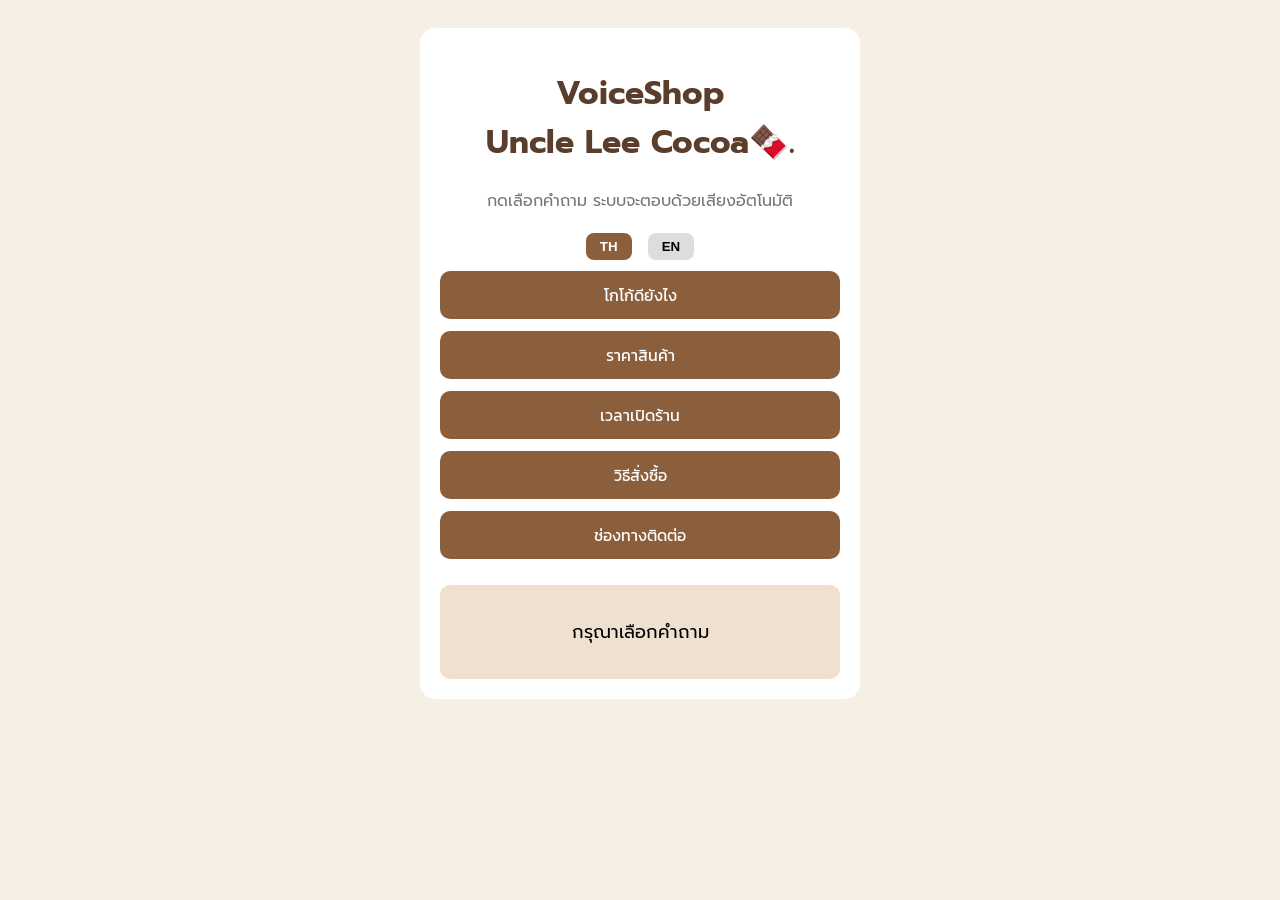
==== index.html @ d82a2c8f "Add files via upload" ====
<!DOCTYPE html>
<html lang="th">
<head>
    <meta charset="UTF-8">
    <title>VoiceShop</title>
    <meta name="viewport" content="width=device-width, initial-scale=1.0">
    <link rel="stylesheet" href="style.css">
    <link href="https://fonts.googleapis.com/css2?family=Kanit:wght@400;500;600&family=Prompt:wght@300;400;500;600&display=swap" rel="stylesheet">


</head>
<body>

<div class="app">
    <h1>VoiceShop<br>Uncle Lee Cocoa🍫.</h1>
    <p class="subtitle" id="subtitle">
    ระบบตอบคำถามอัตโนมัติด้วยเสียง
</p>

    <div class="lang-switch">
    <button id="btn-th" onclick="setLang('th')">TH</button>
    <button id="btn-en" onclick="setLang('en')">EN</button>
</div>

<div class="buttons">
    <button id="q-benefit" onclick="answer('benefit')"></button>
    <button id="q-price" onclick="answer('price')"></button>
    <button id="q-time" onclick="answer('time')"></button>
    <button id="q-order" onclick="answer('order')"></button>
    <button id="q-contact" onclick="answer('contact')"></button>
</div>

<div id="answerBox">
    <p id="answerText">กรุณาเลือกคำถาม</p>
</div>

<p id="voiceWarning" class="warning" style="display:none;">
    ⚠️ อุปกรณ์นี้อาจไม่รองรับเสียงภาษาไทย แสดงเฉพาะข้อความ
</p>

</div>

<script src="script.js"></script>
</body>
</html>
---- style.css ----
body {
    font-family: 'Prompt', sans-serif;
    background-color: #f5efe6;
    display: flex;
    justify-content: center;
    padding: 20px;
}

.app {
    background: #ffffff;
    padding: 20px;
    border-radius: 15px;
    max-width: 400px;
    width: 100%;
    text-align: center;
}

h1 {
    color: #5a3e2b;
}

.subtitle {
    color: #777;
    margin-bottom: 15px;
}

.lang-switch button {
    margin: 5px;
    padding: 6px 14px;
    border-radius: 8px;
    border: none;
    background-color: #ddd;
    cursor: pointer;
    font-weight: bold;
}

.lang-switch button.active {
    background-color: #8b5e3c;
    color: white;
}

.buttons button {
    font-family: 'Kanit', sans-serif;
    width: 100%;
    margin: 6px 0;
    padding: 12px;
    border-radius: 10px;
    border: none;
    background-color: #8b5e3c;
    color: white;
    font-size: 16px;
    cursor: pointer;
}

.buttons button:hover {
    background-color: #6f4528;
}

#answerBox {
    margin-top: 20px;
    padding: 15px;
    border-radius: 10px;
    background-color: #f0e0d0;
    font-size: 18px;
    min-height: 60px;
}

.warning {
    margin-top: 10px;
    color: #a65c2a;
    font-size: 14px;
}
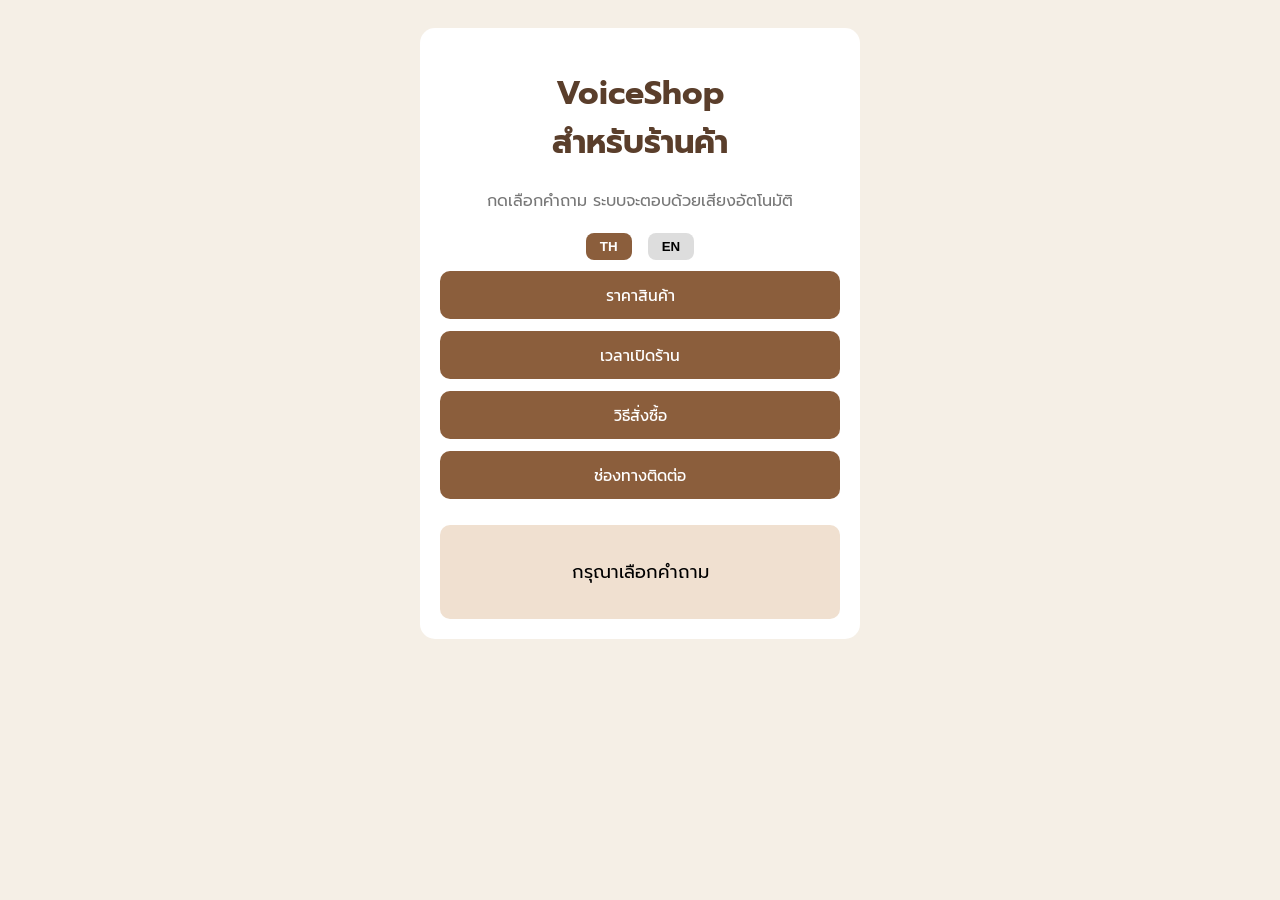
==== commit ca40a4a2: "Add files via upload" ====
--- a/index.html
+++ b/index.html
@@ -12,7 +12,7 @@
 <body>
 
 <div class="app">
-    <h1>VoiceShop<br>Uncle Lee Cocoa🍫.</h1>
+    <h1>VoiceShop<br>สำหรับร้านค้า</h1>
     <p class="subtitle" id="subtitle">
     ระบบตอบคำถามอัตโนมัติด้วยเสียง
 </p>
@@ -23,7 +23,6 @@
 </div>
 
 <div class="buttons">
-    <button id="q-benefit" onclick="answer('benefit')"></button>
     <button id="q-price" onclick="answer('price')"></button>
     <button id="q-time" onclick="answer('time')"></button>
     <button id="q-order" onclick="answer('order')"></button>
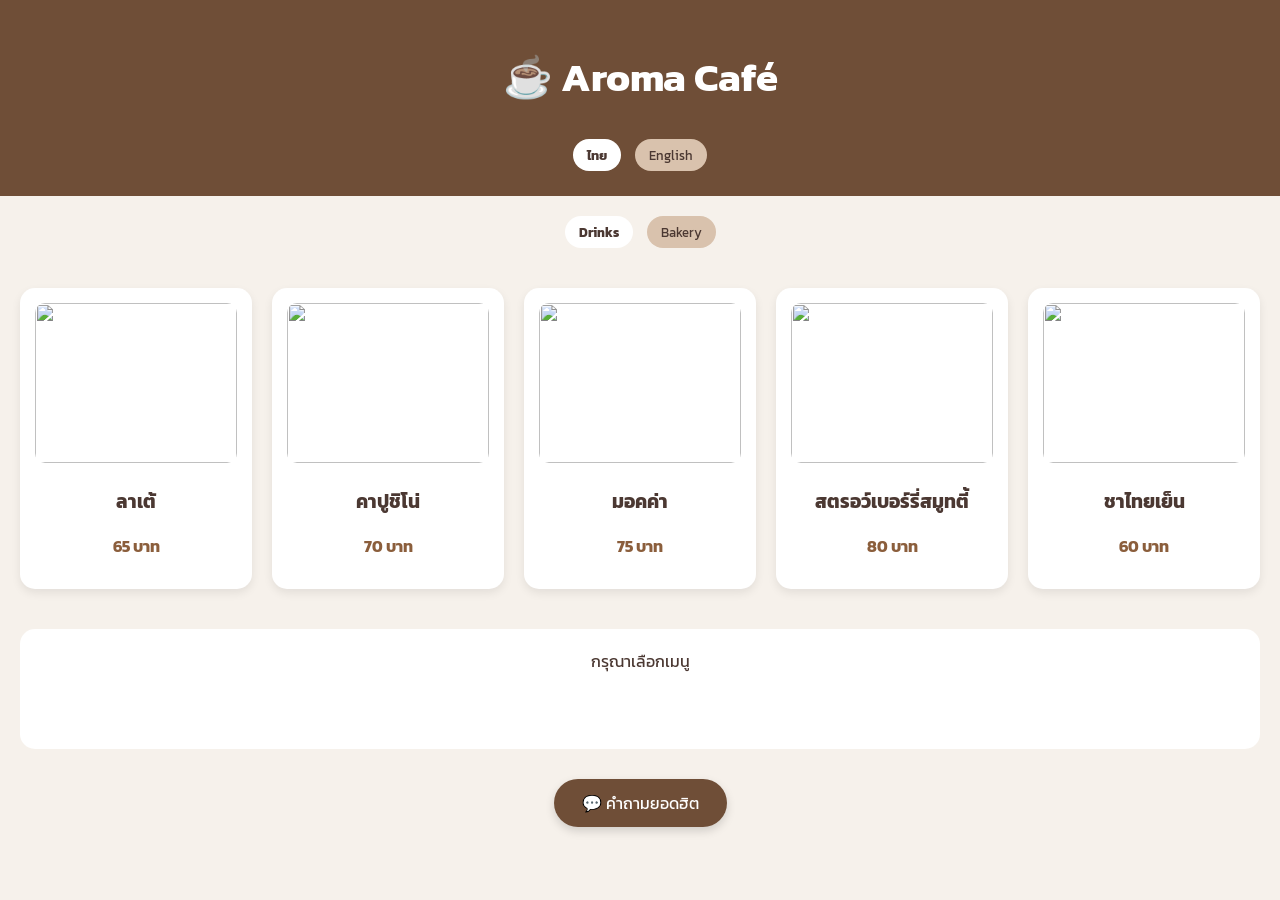
==== commit bed7d409: "Add files via upload" ====
--- a/index.html
+++ b/index.html
@@ -1,44 +1,232 @@
 <!DOCTYPE html>
 <html lang="th">
 <head>
-    <meta charset="UTF-8">
-    <title>VoiceShop</title>
-    <meta name="viewport" content="width=device-width, initial-scale=1.0">
-    <link rel="stylesheet" href="style.css">
-    <link href="https://fonts.googleapis.com/css2?family=Kanit:wght@400;500;600&family=Prompt:wght@300;400;500;600&display=swap" rel="stylesheet">
-
-
+<meta charset="UTF-8">
+<meta name="viewport" content="width=device-width, initial-scale=1.0">
+<title>Aroma Café</title>
+<link href="https://fonts.googleapis.com/css2?family=Kanit:wght@300;400;600&display=swap" rel="stylesheet">
+
+<style>
+body {
+  margin: 0;
+  font-family: 'Kanit', sans-serif;
+  background-color: #f6f1eb;
+  color: #4b3832;
+}
+
+header {
+  background-color: #6f4e37;
+  color: white;
+  padding: 20px;
+  text-align: center;
+}
+
+.lang-btn, .cat-btn {
+  font-family: 'Kanit', sans-serif;
+  padding: 6px 14px;
+  margin: 5px;
+  border: none;
+  border-radius: 20px;
+  cursor: pointer;
+  background-color: #d9c2ad;
+  color: #4b3832;
+}
+
+.active {
+  background-color: white;
+  font-weight: bold;
+}
+
+.category-bar {
+  text-align: center;
+  margin: 15px 0;
+}
+
+.menu-container {
+  display: grid;
+  grid-template-columns: repeat(auto-fit, minmax(200px, 1fr));
+  gap: 20px;
+  padding: 20px;
+}
+
+.menu-item {
+  background: white;
+  border-radius: 15px;
+  padding: 15px;
+  text-align: center;
+  box-shadow: 0 4px 10px rgba(0,0,0,0.08);
+  cursor: pointer;
+  transition: 0.3s;
+}
+
+.menu-item:hover {
+  transform: scale(1.03);
+}
+
+.menu-item img {
+  width: 100%;
+  height: 160px;
+  object-fit: cover;
+  border-radius: 10px;
+}
+
+.price {
+  color: #8b5e3c;
+  font-weight: bold;
+}
+
+.detail-box {
+  background: white;
+  margin: 20px;
+  padding: 20px;
+  border-radius: 15px;
+  min-height: 80px;
+  text-align: center;
+}
+
+.ask-section {
+  text-align: center;
+  margin: 30px 0 50px 0;
+}
+
+.ask-btn {
+  display: inline-block;
+  background-color: #6f4e37;
+  color: white;
+  padding: 12px 28px;
+  border-radius: 30px;
+  text-decoration: none;
+  font-size: 16px;
+  transition: 0.3s;
+  box-shadow: 0 4px 10px rgba(0,0,0,0.15);
+}
+
+.ask-btn:hover {
+  background-color: #8b5e3c;
+  transform: scale(1.05);
+}
+
+h1{
+  font-size: 40px;
+}
+</style>
 </head>
+
 <body>
 
-<div class="app">
-    <h1>VoiceShop<br>สำหรับร้านค้า</h1>
-    <p class="subtitle" id="subtitle">
-    ระบบตอบคำถามอัตโนมัติด้วยเสียง
-</p>
-
-    <div class="lang-switch">
-    <button id="btn-th" onclick="setLang('th')">TH</button>
-    <button id="btn-en" onclick="setLang('en')">EN</button>
+<header>
+  <h1>☕ Aroma Café</h1>
+  <button class="lang-btn active" onclick="setLanguage('th', event)">ไทย</button>
+  <button class="lang-btn" onclick="setLanguage('en', event)">English</button>
+</header>
+
+<div class="category-bar">
+  <button class="cat-btn active" onclick="setCategory('drinks', event)">Drinks</button>
+  <button class="cat-btn" onclick="setCategory('bakery', event)">Bakery</button>
 </div>
 
-<div class="buttons">
-    <button id="q-price" onclick="answer('price')"></button>
-    <button id="q-time" onclick="answer('time')"></button>
-    <button id="q-order" onclick="answer('order')"></button>
-    <button id="q-contact" onclick="answer('contact')"></button>
+<div class="menu-container" id="menu"></div>
+
+<div class="detail-box" id="detail">
+  กรุณาเลือกเมนู
 </div>
 
-<div id="answerBox">
-    <p id="answerText">กรุณาเลือกคำถาม</p>
+<script>
+let currentLang = "th";
+let currentCategory = "drinks";
+
+const menuData = [
+  {category:"drinks", img:"https://doithaicoffee.com/wp-content/uploads/2022/04/cup-of-latte-art.jpg",
+    th:{name:"ลาเต้",price:"65 บาท",desc:"กาแฟผสมนมสด หอมละมุน"},
+    en:{name:"Latte",price:"65 THB",desc:"Smooth coffee with milk."}},
+
+  {category:"drinks", img:"https://www.nespresso.com/ecom/medias/sys_master/public/45936680796190/shutterstock-1074209732-1024x683.jpg",
+  th: { name: "คาปูชิโน่", price: "70 บาท", desc: "กาแฟเข้มข้น พร้อมฟองนมนุ่มละมุน" },
+    en: { name: "Cappuccino", price: "70 THB", desc: "Strong coffee topped with creamy milk foam." }},
+      
+  {category:"drinks", img:"https://media.istockphoto.com/id/1371303553/photo/coffee-and-chocolate-cocktail-with-whipped-cream.jpg?s=612x612&w=0&k=20&c=O3ZIVpWd6ADADg0ELcjkqD1qkWPJsvKE4AU_yoLdm5Y=",
+    th:{name:"มอคค่า",price:"75 บาท",desc:"กาแฟผสมช็อกโกแลตเข้มข้น"},
+    en:{name:"Mocha",price:"75 THB",desc:"Espresso with rich chocolate."}},
+    
+  {category:"drinks", img:"https://images.unsplash.com/photo-1553530666-ba11a7da3888",
+    th:{name:"สตรอว์เบอร์รี่สมูทตี้",price:"80 บาท",desc:"สมูทตี้ผลไม้สด สดชื่น"},
+    en:{name:"Strawberry Smoothie",price:"80 THB",desc:"Fresh strawberry smoothie."}},
+
+  {category:"drinks", img:"https://image.makewebeasy.net/makeweb/m_1920x0/W7OuxZEpB/DefaultData/%E0%B8%8A%E0%B8%B2%E0%B9%81%E0%B8%A5%E0%B8%B0%E0%B8%A7%E0%B8%B1%E0%B8%95%E0%B8%96%E0%B8%B8%E0%B8%94%E0%B8%B4%E0%B8%9A_09.jpg?v=202405291424",
+    th: { name: "ชาไทยเย็น", price: "60 บาท", desc: "ชาไทยหอมหวาน เสิร์ฟเย็นสดชื่น" },
+  en: { name: "Thai Iced Tea", price: "60 THB", desc: "Sweet and creamy Thai tea served over ice." }},
+
+  
+
+  {category:"bakery", img:"https://media.istockphoto.com/id/1456338180/th/%E0%B8%A3%E0%B8%B9%E0%B8%9B%E0%B8%96%E0%B9%88%E0%B8%B2%E0%B8%A2/%E0%B8%AD%E0%B8%B2%E0%B8%AB%E0%B8%B2%E0%B8%A3%E0%B9%80%E0%B8%8A%E0%B9%89%E0%B8%B2%E0%B8%AB%E0%B8%A7%E0%B8%B2%E0%B8%99%E0%B8%8A%E0%B8%B2%E0%B9%81%E0%B8%A5%E0%B8%B0%E0%B8%8A%E0%B8%B5%E0%B8%AA%E0%B9%80%E0%B8%84%E0%B9%89%E0%B8%81%E0%B9%81%E0%B8%AA%E0%B8%99%E0%B8%AD%E0%B8%A3%E0%B9%88%E0%B8%AD%E0%B8%A2%E0%B8%81%E0%B8%B1%E0%B8%9A%E0%B8%AA%E0%B8%95%E0%B8%A3%E0%B8%AD%E0%B9%80%E0%B8%9A%E0%B8%AD%E0%B8%A3%E0%B9%8C%E0%B8%A3%E0%B8%B5%E0%B9%88%E0%B8%AA%E0%B8%94%E0%B9%81%E0%B8%A5%E0%B8%B0%E0%B8%AA%E0%B8%B0%E0%B8%A3%E0%B8%B0%E0%B9%81%E0%B8%AB%E0%B8%99%E0%B9%88%E0%B8%AA%E0%B8%B9%E0%B8%95%E0%B8%A3%E0%B9%82%E0%B8%AE%E0%B8%A1%E0%B9%80%E0%B8%A1%E0%B8%94%E0%B9%82%E0%B8%94%E0%B8%A2%E0%B9%84%E0%B8%A1%E0%B9%88%E0%B8%95%E0%B9%89%E0%B8%AD%E0%B8%87%E0%B8%AD%E0%B8%9A%E0%B8%9A%E0%B8%99.jpg?s=612x612&w=0&k=20&c=u4xUObKCLg0p1zbmPcMCOPVqZsFhPaqyYpS2yPi89Kc=",
+    th:{name:"ชีสเค้ก",price:"85 บาท",desc:"ชีสเค้กเนื้อนุ่ม หวานกำลังดี"},
+    en:{name:"Cheesecake",price:"85 THB",desc:"Soft and creamy cheesecake."}},
+    
+  {category:"bakery", img:"https://assets.flowerstore.ph/public/tenantTH/app/assets/images/meta/300_cyDKZ1gFHSU03mmljvV5VQGMc.webp",
+    th:{name:"เค้กช็อกโกแลต",price:"90 บาท",desc:"เค้กช็อกโกแลตเข้มข้น"},
+    en:{name:"Chocolate Cake",price:"90 THB",desc:"Rich chocolate cake."}},
+    
+  {category:"bakery", img:"https://th-images.th-hellomagazine.com/wp-content/uploads/2023/02/17124934/%E0%B8%AE%E0%B8%B1%E0%B8%99%E0%B8%99%E0%B8%B5%E0%B9%82%E0%B8%97%E0%B8%AA%E0%B8%95%E0%B9%8C_f.jpg?tr=w-1200,h-900",
+    th:{name:"ฮันนี่โทสต์",price:"120 บาท",desc:"ขนมปังอบกรอบ เสิร์ฟพร้อมไอศกรีม"},
+    en:{name:"Honey Toast",price:"120 THB",desc:"Toasted bread with ice cream."}},
+
+  {category:"bakery", img: "https://png.pngtree.com/background/20230616/original/pngtree-brownies-a-classic-chocolate-dessert-picture-image_3623891.jpg",
+    th: { name: "บราวนี่", price: "50 บาท", desc: "บราวนี่เข้มข้น หอมช็อกโกแลตแท้" },
+    en: { name: "Brownie", price: "50 THB", desc: "Rich chocolate brownie with intense flavor." }},
+
+  {category:"bakery", img: "https://www.silpa-mag.com/wp-content/uploads/2024/07/bread-1284438_1280.jpg",
+  th: { name: "ครัวซองต์", price: "55 บาท", desc: "ครัวซองต์อบใหม่ กรอบนอกนุ่มใน" },
+  en: { name: "Croissant", price: "55 THB", desc: "Freshly baked croissant, crispy outside and soft inside." }}
+];
+
+function renderMenu() {
+  const menu = document.getElementById("menu");
+  menu.innerHTML = "";
+
+  menuData.filter(item => item.category === currentCategory)
+  .forEach(item => {
+    const data = item[currentLang];
+    menu.innerHTML += `
+      <div class="menu-item" onclick="showDetail('${data.name}','${data.price}','${data.desc}')">
+        <img src="${item.img}">
+        <h3>${data.name}</h3>
+        <p class="price">${data.price}</p>
+      </div>
+    `;
+  });
+}
+
+function showDetail(name, price, desc) {
+  document.getElementById("detail").innerHTML =
+    `<h2>${name}</h2><p><strong>${price}</strong></p><p>${desc}</p>`;
+  
+  const speech = new SpeechSynthesisUtterance(`${name} ${price}. ${desc}`);
+  speech.lang = currentLang === "th" ? "th-TH" : "en-US";
+  window.speechSynthesis.cancel();
+  window.speechSynthesis.speak(speech);
+}
+
+function setLanguage(lang, event) {
+  currentLang = lang;
+  document.querySelectorAll(".lang-btn").forEach(btn => btn.classList.remove("active"));
+  event.target.classList.add("active");
+  renderMenu();
+}
+
+function setCategory(cat, event) {
+  currentCategory = cat;
+  document.querySelectorAll(".cat-btn").forEach(btn => btn.classList.remove("active"));
+  event.target.classList.add("active");
+  renderMenu();
+}
+
+renderMenu();
+</script>
+
+<div class="ask-section">
+  <a href="ask.html" class="ask-btn">💬 คำถามยอดฮิต
+</a>
 </div>
 
-<p id="voiceWarning" class="warning" style="display:none;">
-    ⚠️ อุปกรณ์นี้อาจไม่รองรับเสียงภาษาไทย แสดงเฉพาะข้อความ
-</p>
-
-</div>
-
-<script src="script.js"></script>
 </body>
 </html>
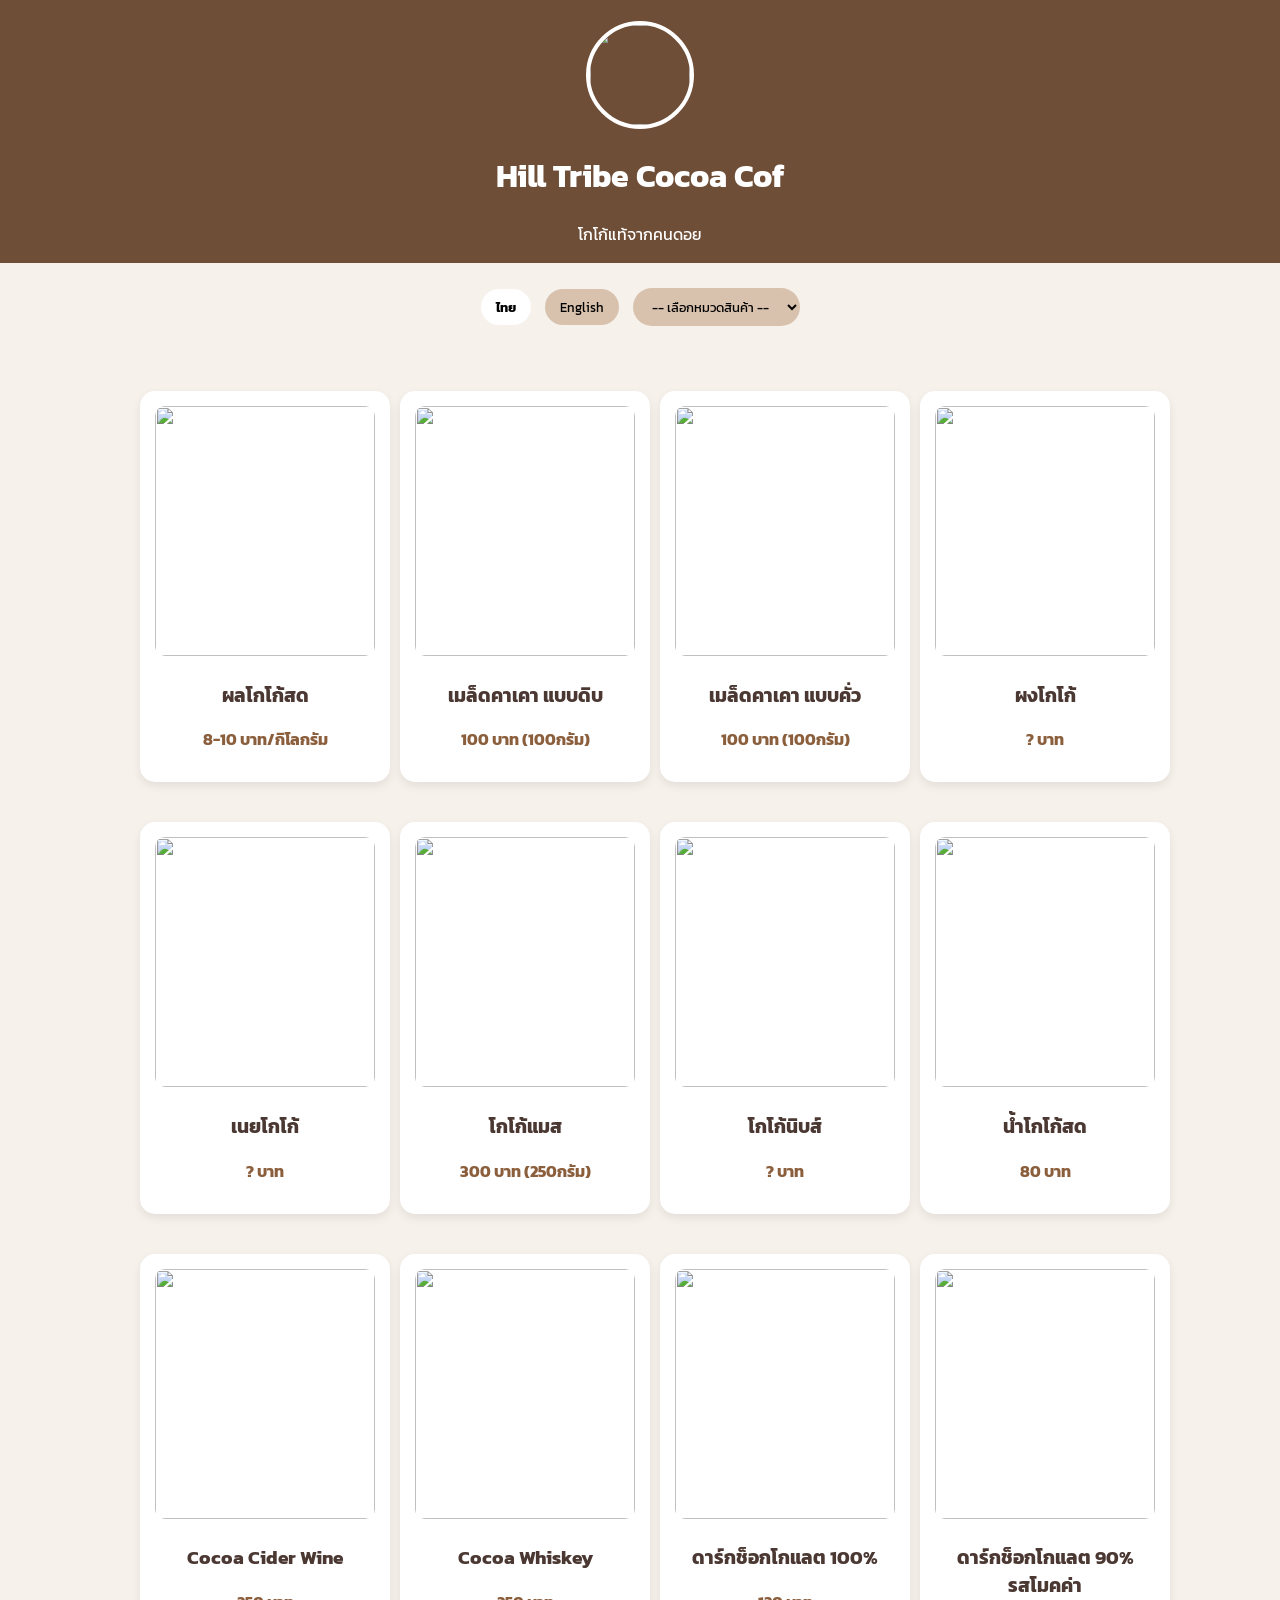
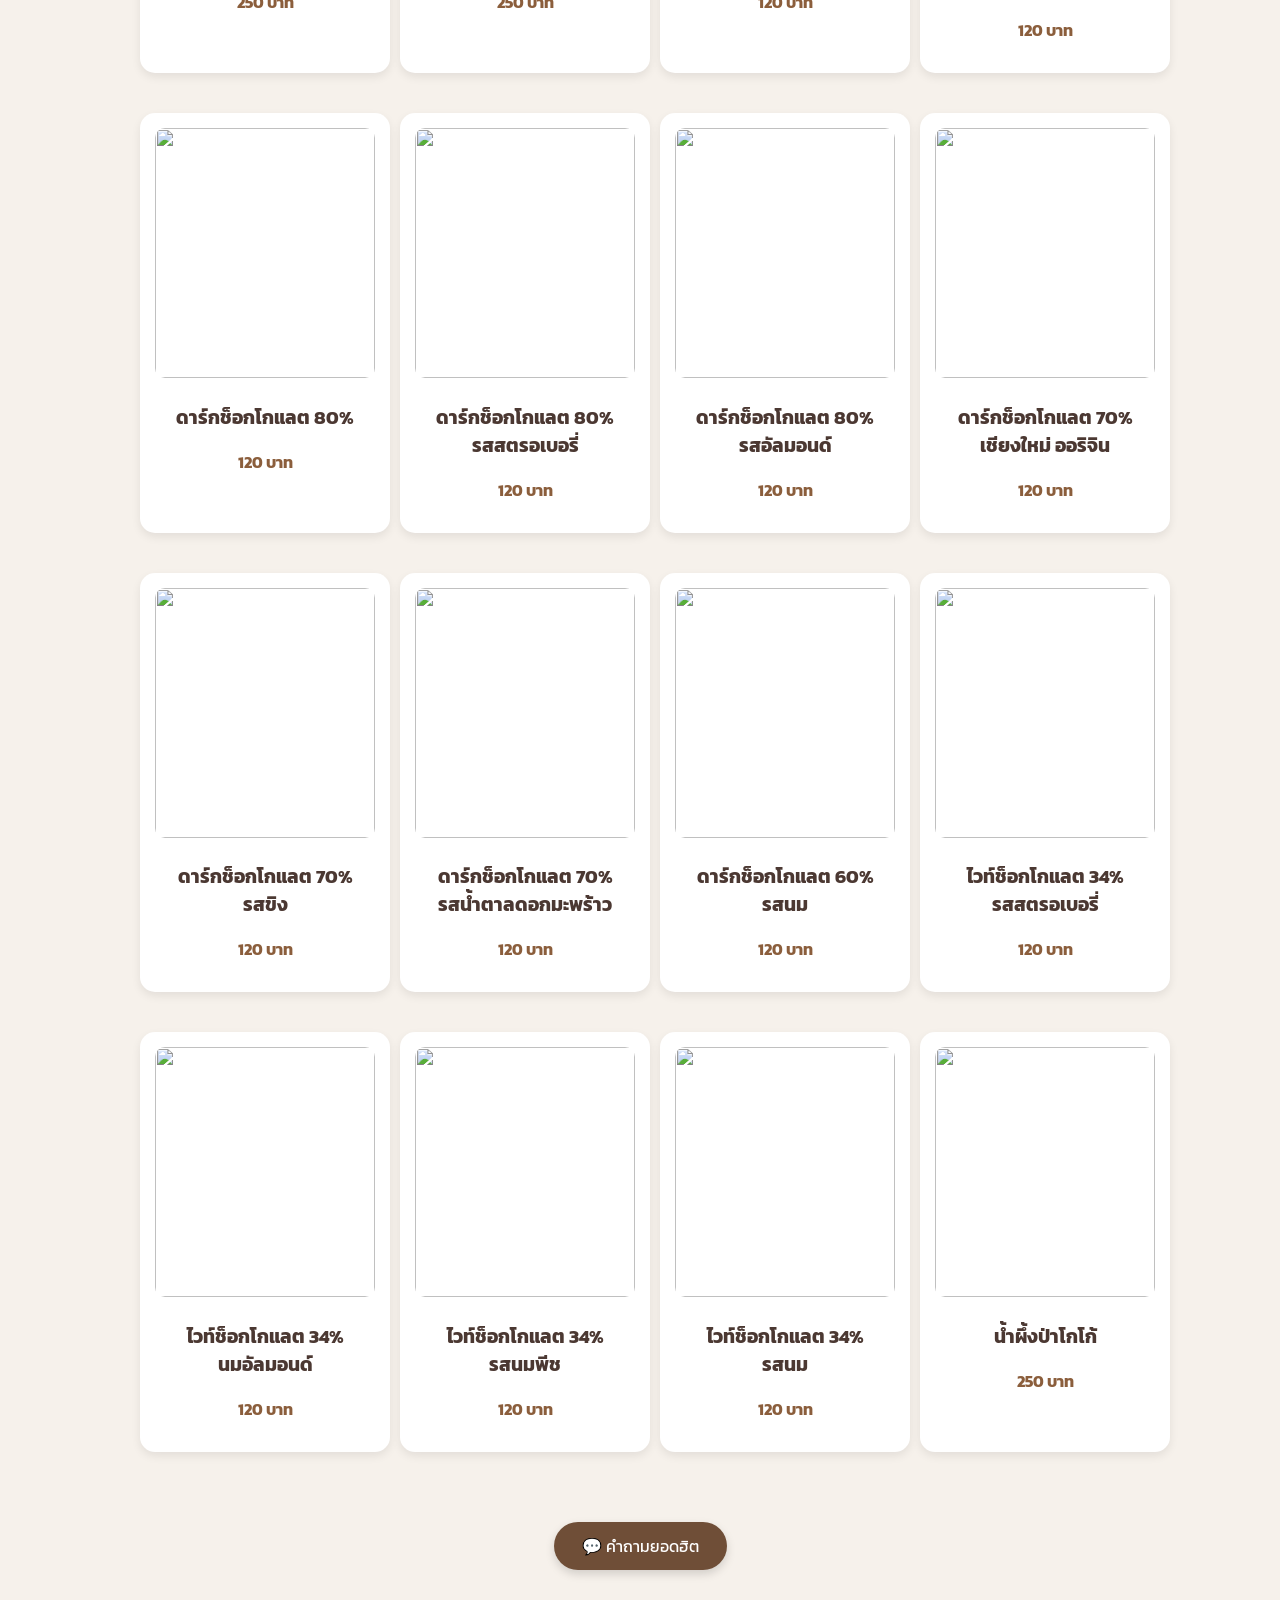
==== commit a8c95224: "Add files via upload" ====
--- a/index.html
+++ b/index.html
@@ -3,85 +3,144 @@
 <head>
 <meta charset="UTF-8">
 <meta name="viewport" content="width=device-width, initial-scale=1.0">
-<title>Aroma Café</title>
+<title>Hill Tribe Cocoa Cof</title>
 <link href="https://fonts.googleapis.com/css2?family=Kanit:wght@300;400;600&display=swap" rel="stylesheet">
 
+
 <style>
-body {
-  margin: 0;
-  font-family: 'Kanit', sans-serif;
-  background-color: #f6f1eb;
-  color: #4b3832;
-}
-
-header {
-  background-color: #6f4e37;
-  color: white;
-  padding: 20px;
-  text-align: center;
-}
-
-.lang-btn, .cat-btn {
-  font-family: 'Kanit', sans-serif;
-  padding: 6px 14px;
-  margin: 5px;
-  border: none;
-  border-radius: 20px;
-  cursor: pointer;
-  background-color: #d9c2ad;
-  color: #4b3832;
-}
-
-.active {
-  background-color: white;
-  font-weight: bold;
-}
-
-.category-bar {
-  text-align: center;
-  margin: 15px 0;
-}
-
-.menu-container {
-  display: grid;
-  grid-template-columns: repeat(auto-fit, minmax(200px, 1fr));
-  gap: 20px;
-  padding: 20px;
-}
-
-.menu-item {
-  background: white;
-  border-radius: 15px;
-  padding: 15px;
-  text-align: center;
-  box-shadow: 0 4px 10px rgba(0,0,0,0.08);
-  cursor: pointer;
-  transition: 0.3s;
-}
-
-.menu-item:hover {
-  transform: scale(1.03);
-}
-
-.menu-item img {
-  width: 100%;
-  height: 160px;
-  object-fit: cover;
-  border-radius: 10px;
-}
-
-.price {
-  color: #8b5e3c;
-  font-weight: bold;
-}
-
-.detail-box {
-  background: white;
-  margin: 20px;
-  padding: 20px;
-  border-radius: 15px;
-  min-height: 80px;
-  text-align: center;
+body{
+margin:0;
+font-family:'Kanit',sans-serif;
+background:#f6f1eb;
+color:#4b3832;
+}
+
+header{
+background:#6f4e37;
+color:white;
+text-align:center;
+padding:1px;
+}
+
+.logo{
+width:100px;
+height:100px;
+object-fit:cover;
+border-radius:50%;
+border:4px solid white;
+margin-top:20px;
+margin-bottom:1px;
+}
+
+.top-bar{
+text-align:center;
+margin:20px 0;
+}
+
+select,button{
+padding:8px 15px;
+border-radius:20px;
+border:none;
+margin:5px;
+font-family:'Kanit',sans-serif;
+background:#d9c2ad;
+cursor:pointer;
+}
+
+.active{
+background:white;
+font-weight:bold;
+}
+
+/* ⭐ แก้ layout ใหม่ให้สวยและกลางเสมอ */
+.menu-container{
+display:grid;
+grid-template-columns:repeat(auto-fit,220px);
+justify-content:center;
+gap:40px;
+padding:40px;
+}
+
+.menu-item{
+width:220px;
+background:white;
+border-radius:15px;
+padding:15px;
+text-align:center;
+box-shadow:0 4px 10px rgba(0,0,0,0.08);
+transition:0.3s;
+}
+
+.menu-item:hover{
+transform:scale(1.05);
+}
+
+.menu-item img{
+width:100%;
+height:250px;
+object-fit:cover;
+border-radius:10px;
+}
+
+.price{
+color:#8b5e3c;
+font-weight:bold;
+}
+
+.detail-box{
+background:white;
+margin:20px auto;
+padding:25px;
+border-radius:15px;
+text-align:center;
+max-width:600px;
+box-shadow:0 4px 10px rgba(0,0,0,0.08);
+}
+
+.speak-btn{
+background:#8b5e3c;
+color:white;
+margin-top:10px;
+}
+
+.detail-box h3{
+color:#8b5e3c;
+margin-bottom:5px;
+}
+
+/* ⭐ Modal Popup */
+.modal{
+display:none;
+position:fixed;
+z-index:1000;
+left:0;
+top:0;
+width:100%;
+height:100%;
+background:rgba(0,0,0,0.5);
+justify-content:center;
+align-items:center;
+}
+
+.modal-content{
+background:white;
+width:90%;
+max-width:600px;
+padding:30px;
+border-radius:15px;
+box-shadow:0 10px 25px rgba(0,0,0,0.2);
+max-height:80vh;
+overflow-y:auto;
+position:relative;
+}
+
+.close-btn{
+position:absolute;
+top:10px;
+right:15px;
+font-size:20px;
+cursor:pointer;
+color:#8b5e3c;
 }
 
 .ask-section {
@@ -105,128 +164,289 @@
   background-color: #8b5e3c;
   transform: scale(1.05);
 }
-
-h1{
-  font-size: 40px;
-}
 </style>
 </head>
 
 <body>
 
 <header>
-  <h1>☕ Aroma Café</h1>
-  <button class="lang-btn active" onclick="setLanguage('th', event)">ไทย</button>
-  <button class="lang-btn" onclick="setLanguage('en', event)">English</button>
+<img src="cocoa_doi_logo.jpg" class="logo">
+<h1>Hill Tribe Cocoa Cof</h1>
+<p id="tagline">โกโก้แท้จากคนดอย</p>
 </header>
 
-<div class="category-bar">
-  <button class="cat-btn active" onclick="setCategory('drinks', event)">Drinks</button>
-  <button class="cat-btn" onclick="setCategory('bakery', event)">Bakery</button>
+<div class="top-bar">
+<button class="active" onclick="setLanguage('th',event)">ไทย</button>
+<button onclick="setLanguage('en',event)">English</button>
+
+<select id="productSelect" onchange="setFilter(this.value)">
+</select>
 </div>
 
 <div class="menu-container" id="menu"></div>
 
-<div class="detail-box" id="detail">
-  กรุณาเลือกเมนู
+
+
+<script>
+let currentLang="th";
+let currentFilter="all";
+let currentSpeechText="";
+
+const menuData=[
+
+{filter:"raw",img:"cacao_pod.jpg",
+th:{name:"ผลโกโก้สด",price:"8-10 บาท/กิโลกรัม",desc:"ผลสดจากสวนบนดอย"},
+en:{name:"Fresh Cacao Pod",price:"8-10 Baht/Kilogram",desc:"Fresh cacao pod from mountain farm."}},
+
+{filter:"raw",img:"cacao_beans_raw.jpg",
+th:{name:"เมล็ดคาเคา แบบดิบ",price:"100 บาท (100กรัม)",desc:"เมล็ดโกโก้จากสวนบนดอย"},
+en:{name:"Cacao Beans",price:"100 Baht (100 gram)",desc:"Raw cacao beans from mountain farm."}},
+
+{filter:"raw",img:"cacao_beans_roasted.jpg",
+th:{name:"เมล็ดคาเคา แบบคั่ว",price:"100 บาท (100กรัม)",desc:"เมล็ดโกโก้คั่วจากสวนบนดอย"},
+en:{name:"Cacao Beans",price:"100 Baht (100 gram)",desc:"Roasted cacao beans from mountain farm."}},
+
+{filter:"raw",img:"cacao_powder.jpg",
+th:{name:"ผงโกโก้",price:"? บาท",desc:""},
+en:{name:"Cacao Powder",price:"? Baht",desc:""}},
+
+{filter:"raw",img:"cocoa_butter.jpg",
+th:{name:"เนยโกโก้",price:"? บาท",desc:""},
+en:{name:"Cocoa Butter",price:"? Baht",desc:""}},
+
+{filter:"raw",img:"cacao_mass.jpg",
+th:{name:"โกโก้แมส",price:"300 บาท (250กรัม)",desc:""},
+en:{name:"Cacao Mass",price:"300 Baht (250 gram)",desc:""}},
+
+{filter:"nibs",img:"cocoa_nibs.jpg",
+th:{name:"โกโก้นิบส์",price:"? บาท",desc:""},
+en:{name:"Cacao Nibs",price:"? Baht",desc:""}},
+
+{filter:"drink",img:"cocoa_water.jpg",
+th:{name:"น้ำโกโก้สด",price:"80 บาท",desc:"เครื่องดื่มจากเยื่อโกโก้",how:"แช่เย็นก่อนดื่ม เขย่าก่อนเปิด",
+benefit:"สดชื่น มีวิตามินธรรมชาติ"},
+en:{name:"Fresh Cocoa Drink",price:"80 Baht",desc:"Refreshing cacao pulp drink.",how:"Shake well and serve chilled",
+benefit:"Naturally refreshing and rich in vitamins"}},
+
+{filter:"alcohol",img:"cocoa_wine.jpg",
+th:{name:"Cocoa Cider Wine",price:"250 บาท",desc:"ไวน์หมักจากเยื่อโกโก้"},
+en:{name:"Cocoa Cider Wine",price:"250 Baht",desc:"Fermented cacao pulp wine."}},
+
+{filter:"alcohol",img:"cocoa_whiskey.jpg",
+th:{name:"Cocoa Whiskey",price:"250 บาท",desc:""},
+en:{name:"Cocoa Whiskey",price:"250 Baht",desc:""}},
+
+{filter:"dark",img:"dark100.jpg",
+th:{name:"ดาร์กช็อกโกแลต 100%",price:"120 บาท",desc:""},
+en:{name:"Dark Chocolate 100%",price:"120 Baht",desc:""}},
+
+{filter:"dark",img:"dark90.jpg",
+th:{name:"ดาร์กช็อกโกแลต 90% <br>รสโมคค่า</br>",price:"120 บาท",desc:""},
+en:{name:"Dark Chocolate 90% Mocha Flavor",price:"120 Baht",desc:""}},
+
+{filter:"dark",img:"dark80.jpg",
+th:{name:"ดาร์กช็อกโกแลต 80%",price:"120 บาท",desc:""},
+en:{name:"Dark Chocolate 80%",price:"120 Baht",desc:""}},
+
+{filter:"dark",img:"dark_str80.jpg",
+th:{name:"ดาร์กช็อกโกแลต 80% <br>รสสตรอเบอรี่</br>",price:"120 บาท",desc:""},
+en:{name:"Dark Chocolate 80% Strawberry Flavor",price:"120 Baht",desc:""}},
+
+{filter:"dark",img:"dark_alm80.jpg",
+th:{name:"ดาร์กช็อกโกแลต 80% <br>รสอัลมอนด์</br>",price:"120 บาท",desc:""},
+en:{name:"Dark Chocolate 80% Almond Flavor",price:"120 Baht",desc:""}},
+
+{filter:"dark",img:"dark_.jpg",
+th:{name:"ดาร์กช็อกโกแลต 70% <br>เชียงใหม่ ออริจิน</br>",price:"120 บาท",desc:""},
+en:{name:"Dark Chocolate 70% Chiang Mai Origin",price:"120 Baht",desc:""}},
+
+{filter:"dark",img:"dark_gin70.jpg",
+th:{name:"ดาร์กช็อกโกแลต 70% <br>รสขิง</br>",price:"120 บาท",desc:""},
+en:{name:"Dark Chocolate 70% Ginger Flavor",price:"120 Baht",desc:""}},
+
+{filter:"dark",img:"dark_.jpg",
+th:{name:"ดาร์กช็อกโกแลต 70% <br>รสน้ำตาลดอกมะพร้าว</br>",price:"120 บาท",desc:""},
+en:{name:"Dark Chocolate 70% Coconut Blossom Sugar Flavor",price:"120 Baht",desc:""}},
+
+{filter:"dark",img:"dark_.jpg",
+th:{name:"ดาร์กช็อกโกแลต 60% <br>รสนม</br>",price:"120 บาท",desc:""},
+en:{name:"Dark Chocolate 60% Milk Flavor",price:"120 Baht",desc:""}},
+
+{filter:"white",img:"white_.jpg",
+th:{name:"ไวท์ช็อกโกแลต 34% <br>รสสตรอเบอรี่</br>",price:"120 บาท",desc:""},
+en:{name:"White Chocolate 34% Strawberry Flavor",price:"120 Baht",desc:""}},
+
+{filter:"white",img:"white_.jpg",
+th:{name:"ไวท์ช็อกโกแลต 34% <br>นมอัลมอนด์</br>",price:"120 บาท",desc:""},
+en:{name:"White Chocolate 34% Milk Almond Flavor",price:"120 Baht",desc:""}},
+
+{filter:"white",img:"white_mpe34.jpg",
+th:{name:"ไวท์ช็อกโกแลต 34% <br>รสนมพีช</br>",price:"120 บาท",desc:""},
+en:{name:"White Chocolate 34% Milk Peach Flavor",price:"120 Baht",desc:""}},
+
+{filter:"white",img:"white_.jpg",
+th:{name:"ไวท์ช็อกโกแลต 34% <br>รสนม</br>",price:"120 บาท",desc:""},
+en:{name:"White Chocolate 34% Milk Flavor",price:"120 Baht",desc:""}},
+
+{filter:"honey",img:"cocoa_honey.jpg",
+th:{name:"น้ำผึ้งป่าโกโก้",price:"250 บาท",desc:""},
+en:{name:"Honey Cocoa Garden",price:"250 Baht",desc:""}}
+
+
+
+];
+
+function renderDropdown(){
+const select=document.getElementById("productSelect");
+
+if(currentLang==="th"){
+select.innerHTML=`
+<option value="all">-- เลือกหมวดสินค้า --</option>
+<optgroup label="วัตถุดิบ">
+<option value="raw">วัตถุดิบโกโก้</option>
+<option value="nibs">โกโก้นิบส์</option>
+</optgroup>
+<optgroup label="ผลิตภัณฑ์แปรรูป">
+<option value="drink">เครื่องดื่ม</option>
+<option value="alcohol">แอลกอฮอล์</option>
+<option value="honey">น้ำผึ้ง</option>
+</optgroup>
+<optgroup label="ช็อกโกแลต">
+<option value="dark">ดาร์กช็อกโกแลต</option>
+<option value="white">ไวท์ช็อกโกแลต</option>
+</optgroup>
+`;
+}else{
+select.innerHTML=`
+<option value="all">-- Select Product Category --</option>
+<optgroup label="Raw Materials">
+<option value="raw">Cacao Raw</option>
+<option value="nibs">Cocoa Nibs</option>
+</optgroup>
+<optgroup label="Processed Products">
+<option value="drink">Drinks</option>
+<option value="alcohol">Alcohol</option>
+<option value="honey">Honey</option>
+</optgroup>
+<optgroup label="Chocolate">
+<option value="dark">Dark Chocolate</option>
+<option value="white">White Chocolate</option>
+</optgroup>
+`;
+}
+
+select.value=currentFilter;
+}
+
+function renderMenu(){
+const menu=document.getElementById("menu");
+menu.innerHTML="";
+
+menuData
+.filter(item=>currentFilter==="all"||item.filter===currentFilter)
+.forEach(item=>{
+const data=item[currentLang];
+menu.innerHTML+=`
+<div class="menu-item" onclick="showDetail('${data.name}','${data.price}','${data.desc}')">
+<img src="${item.img}">
+<h3>${data.name}</h3>
+<p class="price">${data.price}</p>
+</div>`;
+});
+}
+
+function setFilter(value){
+currentFilter=value;
+renderMenu();
+}
+
+function showDetail(name,price,desc){
+
+const item = menuData.find(p =>
+p[currentLang].name === name
+);
+
+const data = item[currentLang];
+
+currentSpeechText = `
+${data.name}.
+${data.price}.
+${data.desc || ""}.
+${currentLang==="th"?"วิธีรับประทาน":"How to enjoy"}.
+${data.how || ""}.
+${currentLang==="th"?"ประโยชน์":"Benefits"}.
+${data.benefit || ""}
+`;
+
+document.getElementById("detail").innerHTML=
+`
+<span class="close-btn" onclick="closeModal()">✖</span>
+
+<h2>${data.name}</h2>
+<p><strong>${data.price}</strong></p>
+<p>${data.desc || ""}</p>
+
+<hr style="margin:15px 0;">
+
+<h3>${currentLang==="th"?"วิธีรับประทาน":"How to Enjoy"}</h3>
+<p>${data.how || "-"}</p>
+
+<h3>${currentLang==="th"?"ประโยชน์":"Benefits"}</h3>
+<p>${data.benefit || "-"}</p>
+
+<button class="speak-btn" onclick="speak()">
+🔊 ${currentLang==="th"?"ฟังเสียง":"Listen"}
+</button>
+`;
+
+document.getElementById("productModal").style.display="flex";
+}
+
+function speak(){
+if(!currentSpeechText) return;
+
+const speech = new SpeechSynthesisUtterance(currentSpeechText);
+speech.lang = currentLang==="th" ? "th-TH" : "en-US";
+
+window.speechSynthesis.cancel();
+window.speechSynthesis.speak(speech);
+}
+
+function closeModal(){
+document.getElementById("productModal").style.display="none";
+}
+
+function setLanguage(lang,event){
+currentLang=lang;
+currentFilter="all";
+
+document.querySelectorAll(".top-bar button")
+.forEach(btn=>btn.classList.remove("active"));
+
+event.target.classList.add("active");
+
+renderDropdown();
+renderMenu();
+}
+
+renderDropdown();
+renderMenu();
+
+
+</script>
+
+<div class="modal" id="productModal">
+<div class="modal-content" id="detail">
+<span class="close-btn" onclick="closeModal()">✖</span>
 </div>
-
-<script>
-let currentLang = "th";
-let currentCategory = "drinks";
-
-const menuData = [
-  {category:"drinks", img:"https://doithaicoffee.com/wp-content/uploads/2022/04/cup-of-latte-art.jpg",
-    th:{name:"ลาเต้",price:"65 บาท",desc:"กาแฟผสมนมสด หอมละมุน"},
-    en:{name:"Latte",price:"65 THB",desc:"Smooth coffee with milk."}},
-
-  {category:"drinks", img:"https://www.nespresso.com/ecom/medias/sys_master/public/45936680796190/shutterstock-1074209732-1024x683.jpg",
-  th: { name: "คาปูชิโน่", price: "70 บาท", desc: "กาแฟเข้มข้น พร้อมฟองนมนุ่มละมุน" },
-    en: { name: "Cappuccino", price: "70 THB", desc: "Strong coffee topped with creamy milk foam." }},
-      
-  {category:"drinks", img:"https://media.istockphoto.com/id/1371303553/photo/coffee-and-chocolate-cocktail-with-whipped-cream.jpg?s=612x612&w=0&k=20&c=O3ZIVpWd6ADADg0ELcjkqD1qkWPJsvKE4AU_yoLdm5Y=",
-    th:{name:"มอคค่า",price:"75 บาท",desc:"กาแฟผสมช็อกโกแลตเข้มข้น"},
-    en:{name:"Mocha",price:"75 THB",desc:"Espresso with rich chocolate."}},
-    
-  {category:"drinks", img:"https://images.unsplash.com/photo-1553530666-ba11a7da3888",
-    th:{name:"สตรอว์เบอร์รี่สมูทตี้",price:"80 บาท",desc:"สมูทตี้ผลไม้สด สดชื่น"},
-    en:{name:"Strawberry Smoothie",price:"80 THB",desc:"Fresh strawberry smoothie."}},
-
-  {category:"drinks", img:"https://image.makewebeasy.net/makeweb/m_1920x0/W7OuxZEpB/DefaultData/%E0%B8%8A%E0%B8%B2%E0%B9%81%E0%B8%A5%E0%B8%B0%E0%B8%A7%E0%B8%B1%E0%B8%95%E0%B8%96%E0%B8%B8%E0%B8%94%E0%B8%B4%E0%B8%9A_09.jpg?v=202405291424",
-    th: { name: "ชาไทยเย็น", price: "60 บาท", desc: "ชาไทยหอมหวาน เสิร์ฟเย็นสดชื่น" },
-  en: { name: "Thai Iced Tea", price: "60 THB", desc: "Sweet and creamy Thai tea served over ice." }},
-
-  
-
-  {category:"bakery", img:"https://media.istockphoto.com/id/1456338180/th/%E0%B8%A3%E0%B8%B9%E0%B8%9B%E0%B8%96%E0%B9%88%E0%B8%B2%E0%B8%A2/%E0%B8%AD%E0%B8%B2%E0%B8%AB%E0%B8%B2%E0%B8%A3%E0%B9%80%E0%B8%8A%E0%B9%89%E0%B8%B2%E0%B8%AB%E0%B8%A7%E0%B8%B2%E0%B8%99%E0%B8%8A%E0%B8%B2%E0%B9%81%E0%B8%A5%E0%B8%B0%E0%B8%8A%E0%B8%B5%E0%B8%AA%E0%B9%80%E0%B8%84%E0%B9%89%E0%B8%81%E0%B9%81%E0%B8%AA%E0%B8%99%E0%B8%AD%E0%B8%A3%E0%B9%88%E0%B8%AD%E0%B8%A2%E0%B8%81%E0%B8%B1%E0%B8%9A%E0%B8%AA%E0%B8%95%E0%B8%A3%E0%B8%AD%E0%B9%80%E0%B8%9A%E0%B8%AD%E0%B8%A3%E0%B9%8C%E0%B8%A3%E0%B8%B5%E0%B9%88%E0%B8%AA%E0%B8%94%E0%B9%81%E0%B8%A5%E0%B8%B0%E0%B8%AA%E0%B8%B0%E0%B8%A3%E0%B8%B0%E0%B9%81%E0%B8%AB%E0%B8%99%E0%B9%88%E0%B8%AA%E0%B8%B9%E0%B8%95%E0%B8%A3%E0%B9%82%E0%B8%AE%E0%B8%A1%E0%B9%80%E0%B8%A1%E0%B8%94%E0%B9%82%E0%B8%94%E0%B8%A2%E0%B9%84%E0%B8%A1%E0%B9%88%E0%B8%95%E0%B9%89%E0%B8%AD%E0%B8%87%E0%B8%AD%E0%B8%9A%E0%B8%9A%E0%B8%99.jpg?s=612x612&w=0&k=20&c=u4xUObKCLg0p1zbmPcMCOPVqZsFhPaqyYpS2yPi89Kc=",
-    th:{name:"ชีสเค้ก",price:"85 บาท",desc:"ชีสเค้กเนื้อนุ่ม หวานกำลังดี"},
-    en:{name:"Cheesecake",price:"85 THB",desc:"Soft and creamy cheesecake."}},
-    
-  {category:"bakery", img:"https://assets.flowerstore.ph/public/tenantTH/app/assets/images/meta/300_cyDKZ1gFHSU03mmljvV5VQGMc.webp",
-    th:{name:"เค้กช็อกโกแลต",price:"90 บาท",desc:"เค้กช็อกโกแลตเข้มข้น"},
-    en:{name:"Chocolate Cake",price:"90 THB",desc:"Rich chocolate cake."}},
-    
-  {category:"bakery", img:"https://th-images.th-hellomagazine.com/wp-content/uploads/2023/02/17124934/%E0%B8%AE%E0%B8%B1%E0%B8%99%E0%B8%99%E0%B8%B5%E0%B9%82%E0%B8%97%E0%B8%AA%E0%B8%95%E0%B9%8C_f.jpg?tr=w-1200,h-900",
-    th:{name:"ฮันนี่โทสต์",price:"120 บาท",desc:"ขนมปังอบกรอบ เสิร์ฟพร้อมไอศกรีม"},
-    en:{name:"Honey Toast",price:"120 THB",desc:"Toasted bread with ice cream."}},
-
-  {category:"bakery", img: "https://png.pngtree.com/background/20230616/original/pngtree-brownies-a-classic-chocolate-dessert-picture-image_3623891.jpg",
-    th: { name: "บราวนี่", price: "50 บาท", desc: "บราวนี่เข้มข้น หอมช็อกโกแลตแท้" },
-    en: { name: "Brownie", price: "50 THB", desc: "Rich chocolate brownie with intense flavor." }},
-
-  {category:"bakery", img: "https://www.silpa-mag.com/wp-content/uploads/2024/07/bread-1284438_1280.jpg",
-  th: { name: "ครัวซองต์", price: "55 บาท", desc: "ครัวซองต์อบใหม่ กรอบนอกนุ่มใน" },
-  en: { name: "Croissant", price: "55 THB", desc: "Freshly baked croissant, crispy outside and soft inside." }}
-];
-
-function renderMenu() {
-  const menu = document.getElementById("menu");
-  menu.innerHTML = "";
-
-  menuData.filter(item => item.category === currentCategory)
-  .forEach(item => {
-    const data = item[currentLang];
-    menu.innerHTML += `
-      <div class="menu-item" onclick="showDetail('${data.name}','${data.price}','${data.desc}')">
-        <img src="${item.img}">
-        <h3>${data.name}</h3>
-        <p class="price">${data.price}</p>
-      </div>
-    `;
-  });
-}
-
-function showDetail(name, price, desc) {
-  document.getElementById("detail").innerHTML =
-    `<h2>${name}</h2><p><strong>${price}</strong></p><p>${desc}</p>`;
-  
-  const speech = new SpeechSynthesisUtterance(`${name} ${price}. ${desc}`);
-  speech.lang = currentLang === "th" ? "th-TH" : "en-US";
-  window.speechSynthesis.cancel();
-  window.speechSynthesis.speak(speech);
-}
-
-function setLanguage(lang, event) {
-  currentLang = lang;
-  document.querySelectorAll(".lang-btn").forEach(btn => btn.classList.remove("active"));
-  event.target.classList.add("active");
-  renderMenu();
-}
-
-function setCategory(cat, event) {
-  currentCategory = cat;
-  document.querySelectorAll(".cat-btn").forEach(btn => btn.classList.remove("active"));
-  event.target.classList.add("active");
-  renderMenu();
-}
-
-renderMenu();
-</script>
+</div>
 
 <div class="ask-section">
   <a href="ask.html" class="ask-btn">💬 คำถามยอดฮิต
 </a>
 </div>
 
+<script src="script.js"></script>
+
 </body>
-</html>
+</html>
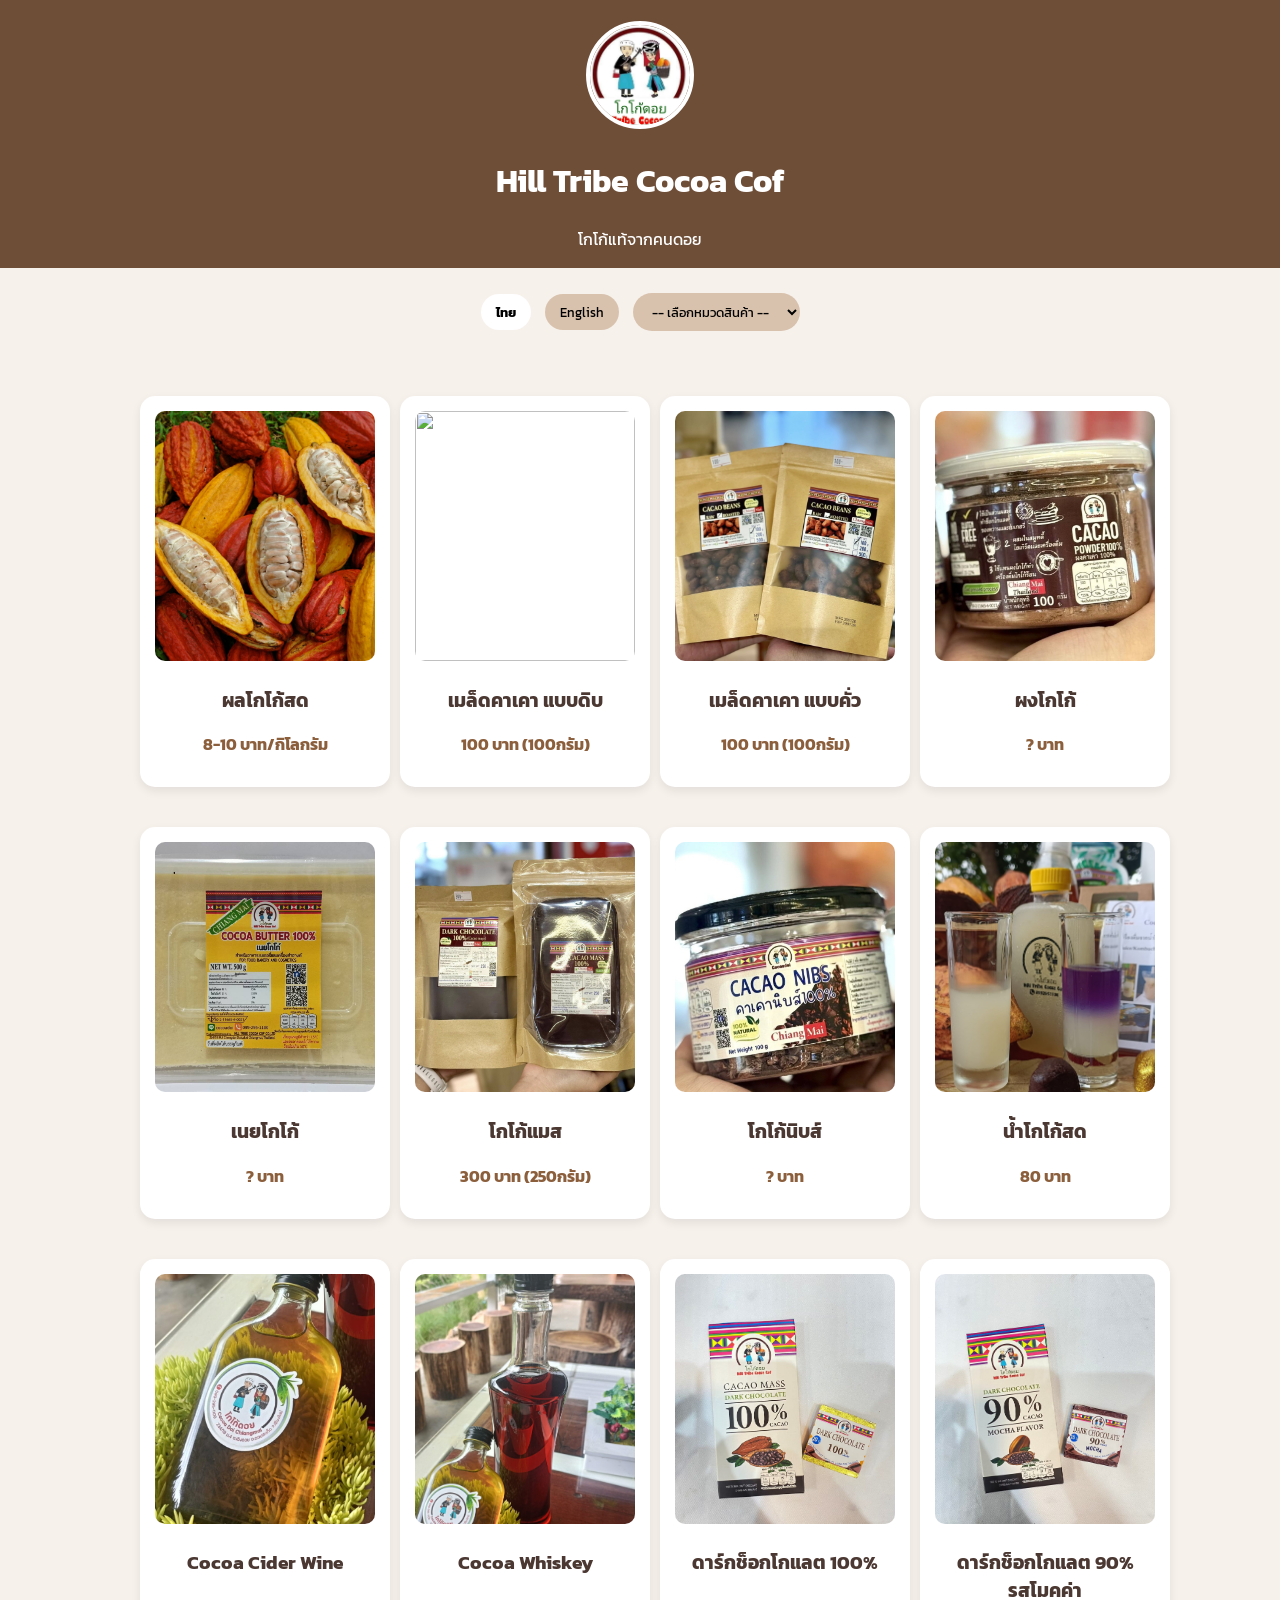
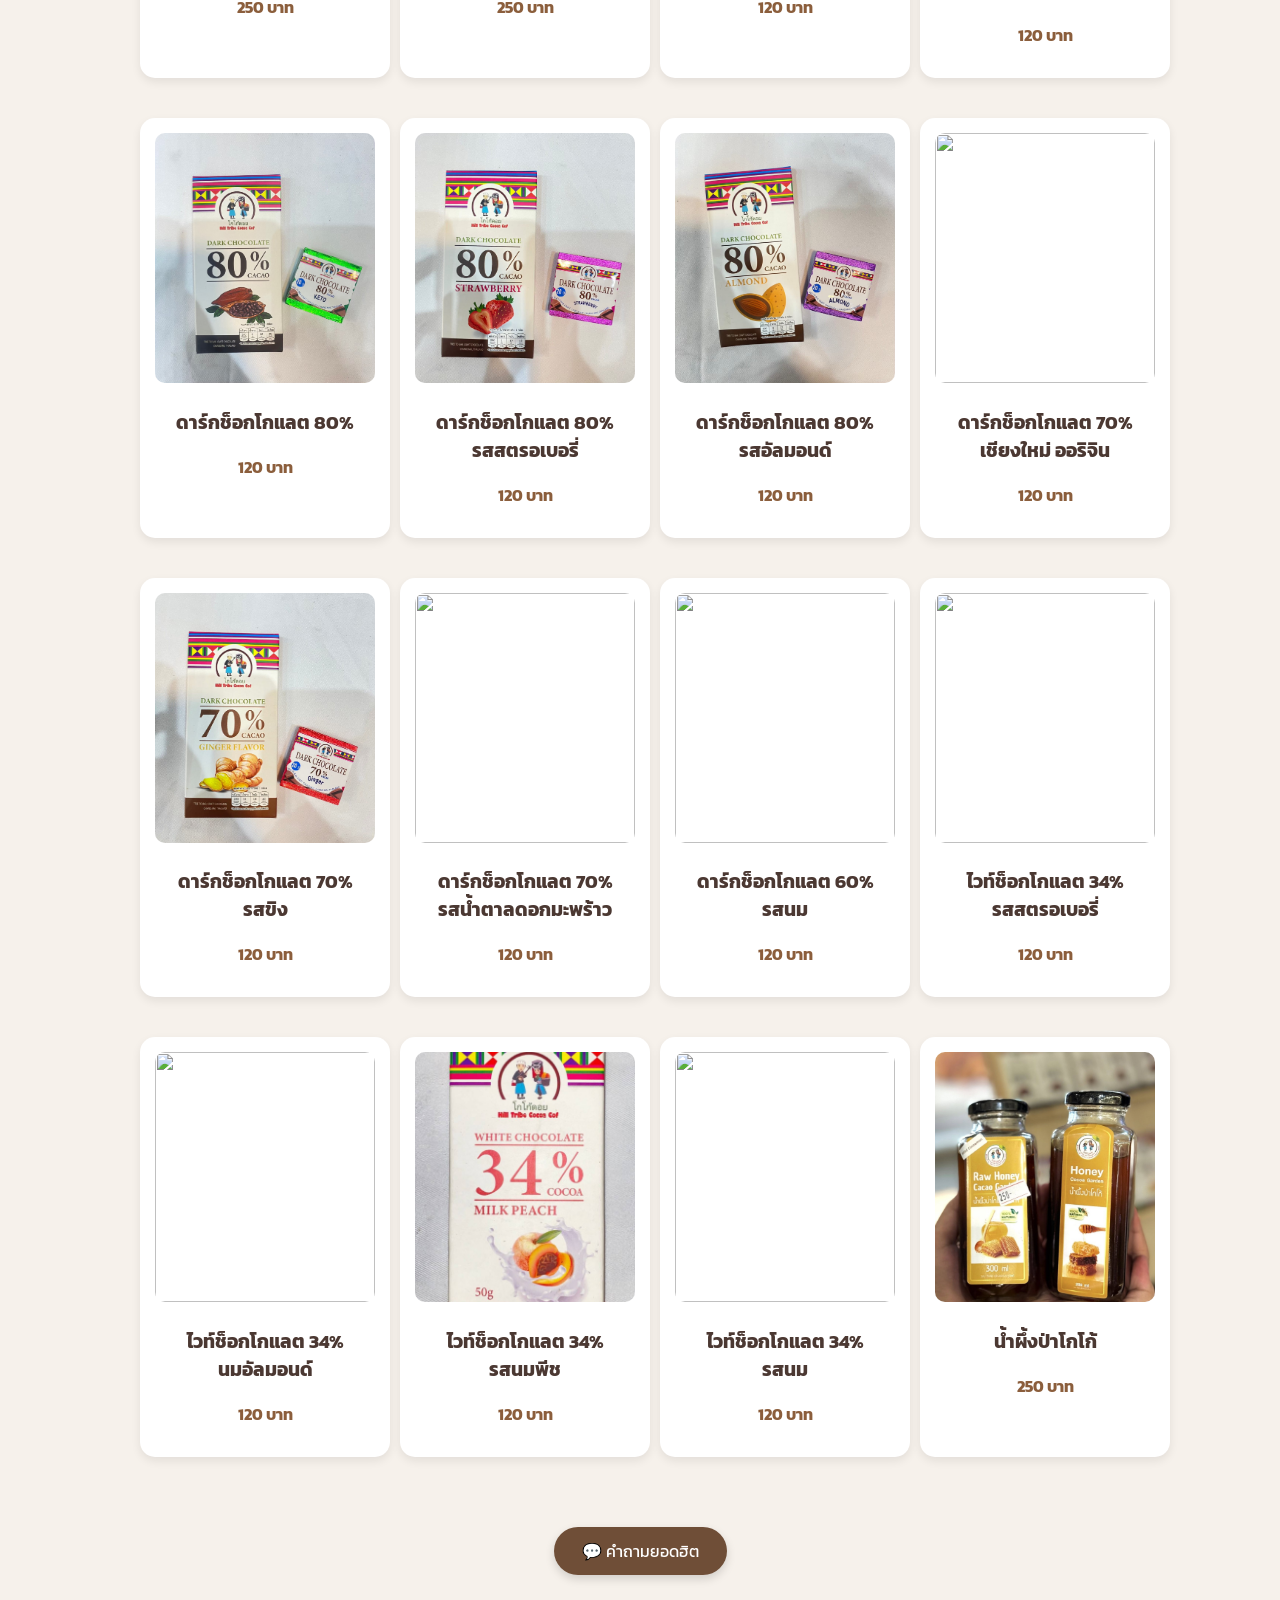
==== commit bbe814b1: "Add files via upload" ====
--- a/index.html
+++ b/index.html
@@ -170,7 +170,7 @@
 <body>
 
 <header>
-<img src="cocoa_doi_logo.jpg" class="logo">
+<img src="img/cocoa_doi_logo.jpg" class="logo">
 <h1>Hill Tribe Cocoa Cof</h1>
 <p id="tagline">โกโก้แท้จากคนดอย</p>
 </header>
@@ -194,101 +194,101 @@
 
 const menuData=[
 
-{filter:"raw",img:"cacao_pod.jpg",
+{filter:"raw",img:"img/cacao_pod.jpg",
 th:{name:"ผลโกโก้สด",price:"8-10 บาท/กิโลกรัม",desc:"ผลสดจากสวนบนดอย"},
 en:{name:"Fresh Cacao Pod",price:"8-10 Baht/Kilogram",desc:"Fresh cacao pod from mountain farm."}},
 
-{filter:"raw",img:"cacao_beans_raw.jpg",
+{filter:"raw",img:"img/cacao_beans_raw.jpg",
 th:{name:"เมล็ดคาเคา แบบดิบ",price:"100 บาท (100กรัม)",desc:"เมล็ดโกโก้จากสวนบนดอย"},
 en:{name:"Cacao Beans",price:"100 Baht (100 gram)",desc:"Raw cacao beans from mountain farm."}},
 
-{filter:"raw",img:"cacao_beans_roasted.jpg",
+{filter:"raw",img:"img/cacao_beans_roasted.jpg",
 th:{name:"เมล็ดคาเคา แบบคั่ว",price:"100 บาท (100กรัม)",desc:"เมล็ดโกโก้คั่วจากสวนบนดอย"},
 en:{name:"Cacao Beans",price:"100 Baht (100 gram)",desc:"Roasted cacao beans from mountain farm."}},
 
-{filter:"raw",img:"cacao_powder.jpg",
+{filter:"raw",img:"img/cacao_powder.jpg",
 th:{name:"ผงโกโก้",price:"? บาท",desc:""},
 en:{name:"Cacao Powder",price:"? Baht",desc:""}},
 
-{filter:"raw",img:"cocoa_butter.jpg",
+{filter:"raw",img:"img/cocoa_butter.jpg",
 th:{name:"เนยโกโก้",price:"? บาท",desc:""},
 en:{name:"Cocoa Butter",price:"? Baht",desc:""}},
 
-{filter:"raw",img:"cacao_mass.jpg",
+{filter:"raw",img:"img/cacao_mass.jpg",
 th:{name:"โกโก้แมส",price:"300 บาท (250กรัม)",desc:""},
 en:{name:"Cacao Mass",price:"300 Baht (250 gram)",desc:""}},
 
-{filter:"nibs",img:"cocoa_nibs.jpg",
+{filter:"nibs",img:"img/cocoa_nibs.jpg",
 th:{name:"โกโก้นิบส์",price:"? บาท",desc:""},
 en:{name:"Cacao Nibs",price:"? Baht",desc:""}},
 
-{filter:"drink",img:"cocoa_water.jpg",
+{filter:"drink",img:"img/cocoa_water.jpg",
 th:{name:"น้ำโกโก้สด",price:"80 บาท",desc:"เครื่องดื่มจากเยื่อโกโก้",how:"แช่เย็นก่อนดื่ม เขย่าก่อนเปิด",
 benefit:"สดชื่น มีวิตามินธรรมชาติ"},
 en:{name:"Fresh Cocoa Drink",price:"80 Baht",desc:"Refreshing cacao pulp drink.",how:"Shake well and serve chilled",
 benefit:"Naturally refreshing and rich in vitamins"}},
 
-{filter:"alcohol",img:"cocoa_wine.jpg",
+{filter:"alcohol",img:"img/cocoa_wine.jpg",
 th:{name:"Cocoa Cider Wine",price:"250 บาท",desc:"ไวน์หมักจากเยื่อโกโก้"},
 en:{name:"Cocoa Cider Wine",price:"250 Baht",desc:"Fermented cacao pulp wine."}},
 
-{filter:"alcohol",img:"cocoa_whiskey.jpg",
+{filter:"alcohol",img:"img/cocoa_whiskey.jpg",
 th:{name:"Cocoa Whiskey",price:"250 บาท",desc:""},
 en:{name:"Cocoa Whiskey",price:"250 Baht",desc:""}},
 
-{filter:"dark",img:"dark100.jpg",
+{filter:"dark",img:"img/dark100.jpg",
 th:{name:"ดาร์กช็อกโกแลต 100%",price:"120 บาท",desc:""},
 en:{name:"Dark Chocolate 100%",price:"120 Baht",desc:""}},
 
-{filter:"dark",img:"dark90.jpg",
+{filter:"dark",img:"img/dark90.jpg",
 th:{name:"ดาร์กช็อกโกแลต 90% <br>รสโมคค่า</br>",price:"120 บาท",desc:""},
 en:{name:"Dark Chocolate 90% Mocha Flavor",price:"120 Baht",desc:""}},
 
-{filter:"dark",img:"dark80.jpg",
+{filter:"dark",img:"img/dark80.jpg",
 th:{name:"ดาร์กช็อกโกแลต 80%",price:"120 บาท",desc:""},
 en:{name:"Dark Chocolate 80%",price:"120 Baht",desc:""}},
 
-{filter:"dark",img:"dark_str80.jpg",
+{filter:"dark",img:"img/dark_str80.jpg",
 th:{name:"ดาร์กช็อกโกแลต 80% <br>รสสตรอเบอรี่</br>",price:"120 บาท",desc:""},
 en:{name:"Dark Chocolate 80% Strawberry Flavor",price:"120 Baht",desc:""}},
 
-{filter:"dark",img:"dark_alm80.jpg",
+{filter:"dark",img:"img/dark_alm80.jpg",
 th:{name:"ดาร์กช็อกโกแลต 80% <br>รสอัลมอนด์</br>",price:"120 บาท",desc:""},
 en:{name:"Dark Chocolate 80% Almond Flavor",price:"120 Baht",desc:""}},
 
-{filter:"dark",img:"dark_.jpg",
+{filter:"dark",img:"img/dark_.jpg",
 th:{name:"ดาร์กช็อกโกแลต 70% <br>เชียงใหม่ ออริจิน</br>",price:"120 บาท",desc:""},
 en:{name:"Dark Chocolate 70% Chiang Mai Origin",price:"120 Baht",desc:""}},
 
-{filter:"dark",img:"dark_gin70.jpg",
+{filter:"dark",img:"img/dark_gin70.jpg",
 th:{name:"ดาร์กช็อกโกแลต 70% <br>รสขิง</br>",price:"120 บาท",desc:""},
 en:{name:"Dark Chocolate 70% Ginger Flavor",price:"120 Baht",desc:""}},
 
-{filter:"dark",img:"dark_.jpg",
+{filter:"dark",img:"img/dark_.jpg",
 th:{name:"ดาร์กช็อกโกแลต 70% <br>รสน้ำตาลดอกมะพร้าว</br>",price:"120 บาท",desc:""},
 en:{name:"Dark Chocolate 70% Coconut Blossom Sugar Flavor",price:"120 Baht",desc:""}},
 
-{filter:"dark",img:"dark_.jpg",
+{filter:"dark",img:"img/dark_.jpg",
 th:{name:"ดาร์กช็อกโกแลต 60% <br>รสนม</br>",price:"120 บาท",desc:""},
 en:{name:"Dark Chocolate 60% Milk Flavor",price:"120 Baht",desc:""}},
 
-{filter:"white",img:"white_.jpg",
+{filter:"white",img:"img/white_.jpg",
 th:{name:"ไวท์ช็อกโกแลต 34% <br>รสสตรอเบอรี่</br>",price:"120 บาท",desc:""},
 en:{name:"White Chocolate 34% Strawberry Flavor",price:"120 Baht",desc:""}},
 
-{filter:"white",img:"white_.jpg",
+{filter:"white",img:"img/white_.jpg",
 th:{name:"ไวท์ช็อกโกแลต 34% <br>นมอัลมอนด์</br>",price:"120 บาท",desc:""},
 en:{name:"White Chocolate 34% Milk Almond Flavor",price:"120 Baht",desc:""}},
 
-{filter:"white",img:"white_mpe34.jpg",
+{filter:"white",img:"img/white_mpe34.jpg",
 th:{name:"ไวท์ช็อกโกแลต 34% <br>รสนมพีช</br>",price:"120 บาท",desc:""},
 en:{name:"White Chocolate 34% Milk Peach Flavor",price:"120 Baht",desc:""}},
 
-{filter:"white",img:"white_.jpg",
+{filter:"white",img:"img/white_.jpg",
 th:{name:"ไวท์ช็อกโกแลต 34% <br>รสนม</br>",price:"120 บาท",desc:""},
 en:{name:"White Chocolate 34% Milk Flavor",price:"120 Baht",desc:""}},
 
-{filter:"honey",img:"cocoa_honey.jpg",
+{filter:"honey",img:"img/cocoa_honey.jpg",
 th:{name:"น้ำผึ้งป่าโกโก้",price:"250 บาท",desc:""},
 en:{name:"Honey Cocoa Garden",price:"250 Baht",desc:""}}
 
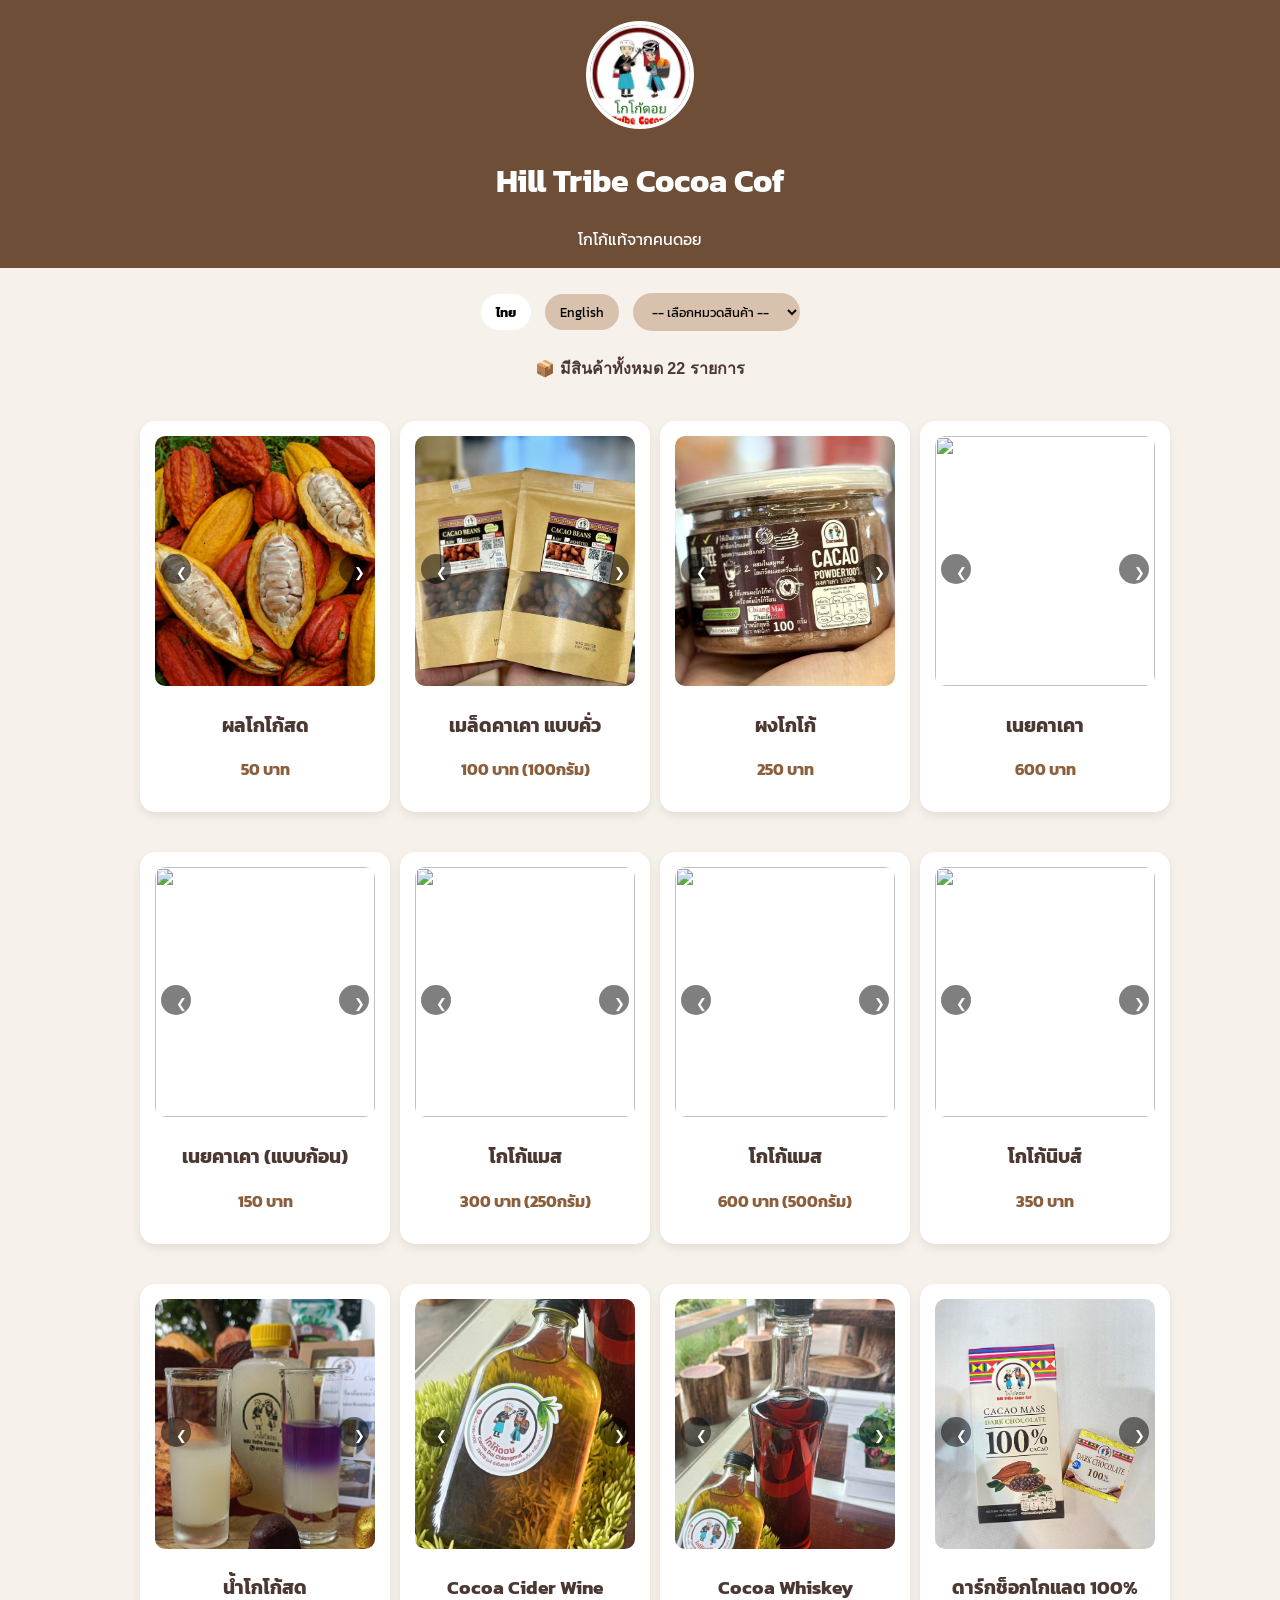
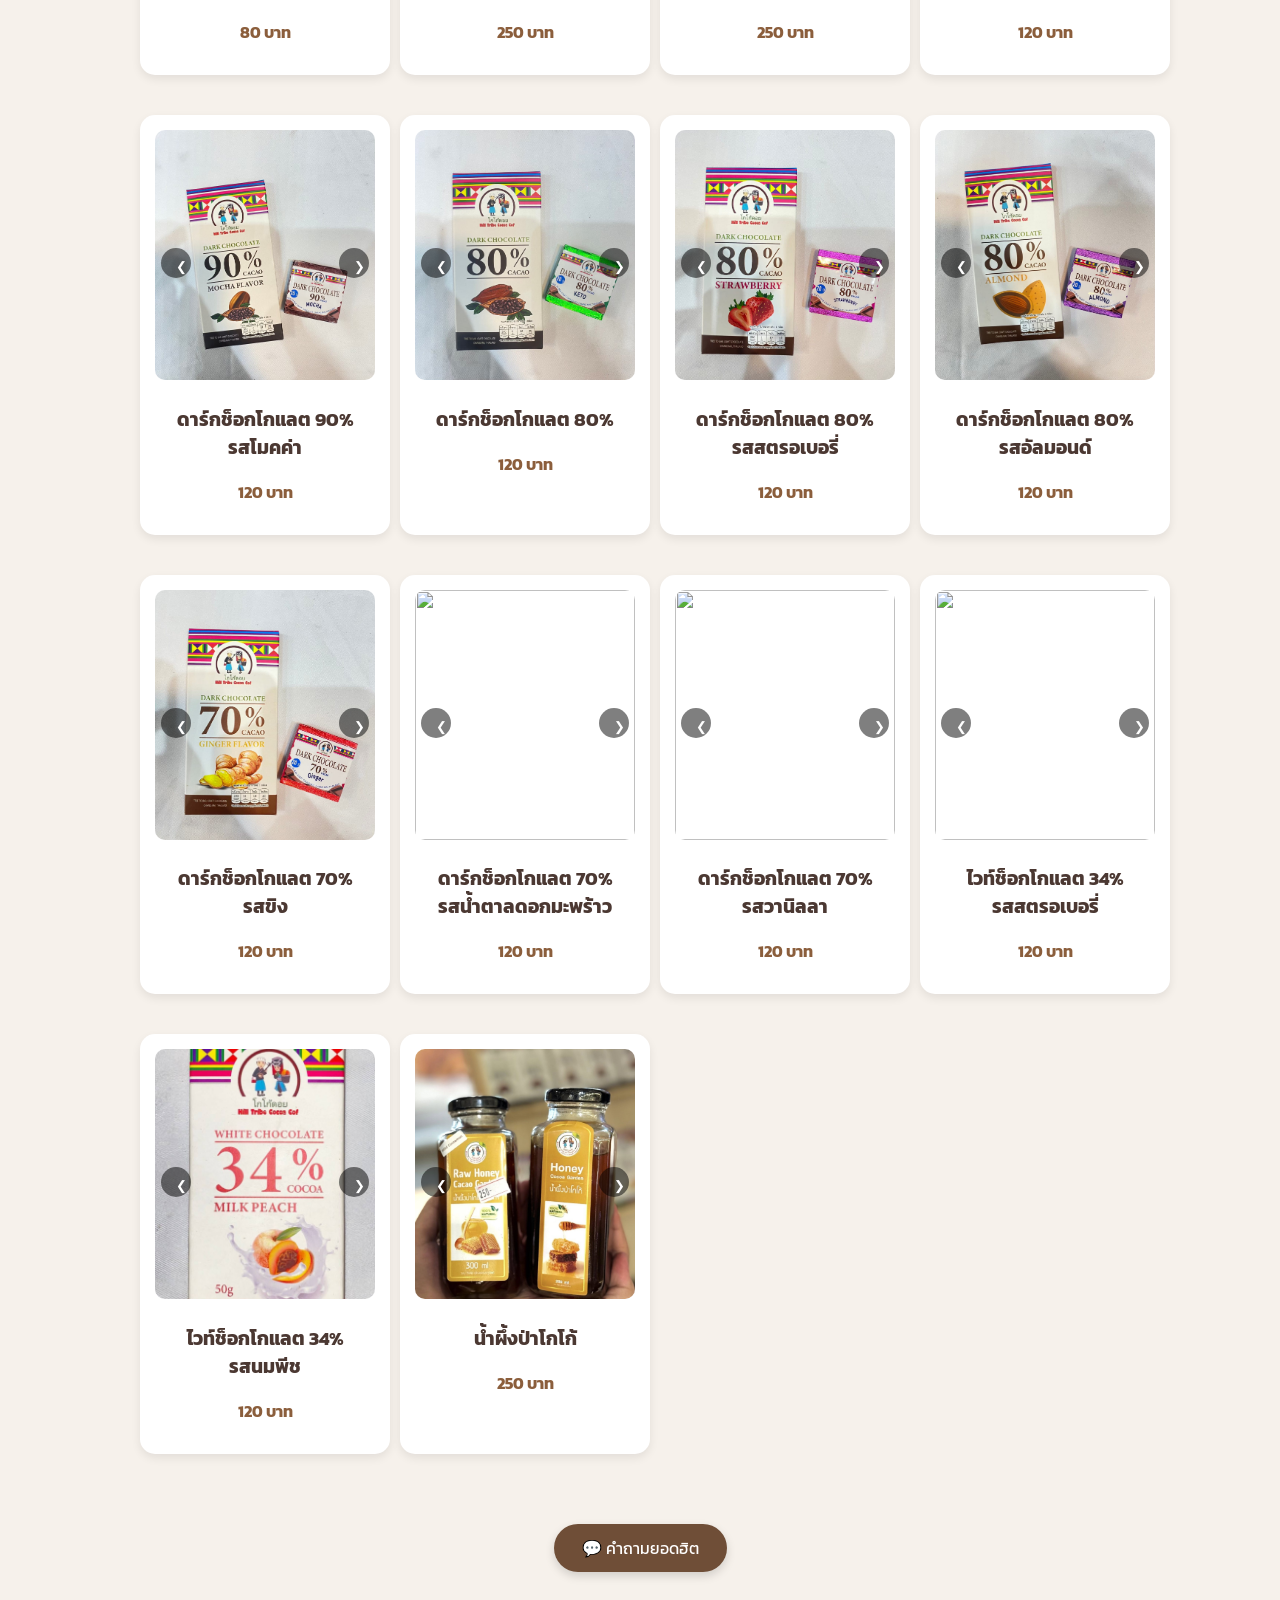
==== commit dd3028e4: "Add files via upload" ====
--- a/index.html
+++ b/index.html
@@ -164,6 +164,49 @@
   background-color: #8b5e3c;
   transform: scale(1.05);
 }
+
+.image-slider{
+position:relative;
+}
+
+.image-slider button{
+position:absolute;
+top:50%;
+transform:translateY(-50%);
+background:rgba(0,0,0,0.5);
+color:white;
+border:none;
+border-radius:50%;
+width:30px;
+height:30px;
+cursor:pointer;
+}
+
+.prev{ left:1px; }
+.next{ right:1px; }
+
+#scrollTopBtn{
+position:fixed;
+bottom:30px;
+right:30px;
+display:none;
+background:#8b5e3c;
+color:white;
+border:none;
+width:45px;
+height:45px;
+border-radius:50%;
+font-size:20px;
+cursor:pointer;
+box-shadow:0 4px 10px rgba(0,0,0,0.2);
+transition:0.3s;
+z-index:999;
+}
+
+#scrollTopBtn:hover{
+background:#6f4e37;
+transform:scale(1.1);
+}
 </style>
 </head>
 
@@ -183,6 +226,8 @@
 </select>
 </div>
 
+<div id="productCount" style="text-align:center; margin-top:10px; font-weight:600;"></div>
+
 <div class="menu-container" id="menu"></div>
 
 
@@ -195,106 +240,359 @@
 const menuData=[
 
 {filter:"raw",img:"img/cacao_pod.jpg",
-th:{name:"ผลโกโก้สด",price:"8-10 บาท/กิโลกรัม",desc:"ผลสดจากสวนบนดอย"},
-en:{name:"Fresh Cacao Pod",price:"8-10 Baht/Kilogram",desc:"Fresh cacao pod from mountain farm."}},
-
-{filter:"raw",img:"img/cacao_beans_raw.jpg",
-th:{name:"เมล็ดคาเคา แบบดิบ",price:"100 บาท (100กรัม)",desc:"เมล็ดโกโก้จากสวนบนดอย"},
-en:{name:"Cacao Beans",price:"100 Baht (100 gram)",desc:"Raw cacao beans from mountain farm."}},
+th:{name:"ผลโกโก้สด",
+price:"50 บาท",desc:"ผลสดจากสวนบนดอย",
+how:"ผ่าเปลือกออก แล้วรับประทานเนื้อสีขาวรอบเมล็ด รสหวานอมเปรี้ยว สดชื่น (ไม่รับประทานเปลือกและเมล็ด)",
+benefit:"มีวิตามินซีสูง ช่วยเสริมภูมิคุ้มกัน ให้ความสดชื่น และมีสารต้านอนุมูลอิสระ"
+},
+en:{name:"Fresh Cacao Pod",price:"50 Baht",
+desc:"Fresh cacao pod from mountain farm.",
+how:"Open the pod and eat the white pulp around the beans. It tastes sweet and slightly sour. (Do not eat the shell or hard beans.)",
+benefit:"Open the pod and eat the white pulp around the beans. It tastes sweet and slightly sour. (Do not eat the shell or hard beans.)"
+}},
 
 {filter:"raw",img:"img/cacao_beans_roasted.jpg",
-th:{name:"เมล็ดคาเคา แบบคั่ว",price:"100 บาท (100กรัม)",desc:"เมล็ดโกโก้คั่วจากสวนบนดอย"},
-en:{name:"Cacao Beans",price:"100 Baht (100 gram)",desc:"Roasted cacao beans from mountain farm."}},
-
-{filter:"raw",img:"img/cacao_powder.jpg",
-th:{name:"ผงโกโก้",price:"? บาท",desc:""},
-en:{name:"Cacao Powder",price:"? Baht",desc:""}},
-
-{filter:"raw",img:"img/cocoa_butter.jpg",
-th:{name:"เนยโกโก้",price:"? บาท",desc:""},
-en:{name:"Cocoa Butter",price:"? Baht",desc:""}},
-
-{filter:"raw",img:"img/cacao_mass.jpg",
-th:{name:"โกโก้แมส",price:"300 บาท (250กรัม)",desc:""},
-en:{name:"Cacao Mass",price:"300 Baht (250 gram)",desc:""}},
-
-{filter:"nibs",img:"img/cocoa_nibs.jpg",
-th:{name:"โกโก้นิบส์",price:"? บาท",desc:""},
-en:{name:"Cacao Nibs",price:"? Baht",desc:""}},
+th:{name:"เมล็ดคาเคา แบบคั่ว",
+price:"100 บาท (100กรัม)",
+desc:"เมล็ดคาเคาคั่วจากสวนบนดอย",
+how:"รับประทานได้ทันที เคี้ยวเพลิน หรือทานคู่เครื่องดื่ม และใช้โรยหน้าเบเกอรี่ได้",
+benefit:"อุดมด้วยสารต้านอนุมูลอิสระ ช่วยบำรุงหัวใจ กระตุ้นความสดชื่น และให้พลังงานจากธรรมชาติ"
+},
+en:{name:"Cacao Beans",
+price:"100 Baht (100 gram)",
+desc:"Roasted cacao beans from mountain farm.",
+how:"Ready to eat as a snack, enjoy with drinks, or use as a topping for desserts.",
+benefit:"Rich in antioxidants, supports heart health, boosts energy, and provides natural nutrients."
+}},
+
+{filter:"raw",img:["img/cacao_powder.jpg","img/cacao_powder2.jpg"],
+th:{name:"ผงโกโก้",
+price:"250 บาท",
+desc:"ผงโกโก้แท้จากเมล็ดคาเคาคั่วบดละเอียด",
+how:"ชงกับน้ำร้อนหรือนม ทำเครื่องดื่ม เบเกอรี่ หรือโรยหน้าอาหารได้",
+benefit:"มีสารต้านอนุมูลอิสระสูง ช่วยบำรุงหัวใจ เพิ่มพลังงาน และดีต่อระบบไหลเวียนเลือด"
+},
+en:{name:"Cacao Powder",
+price:"250 Baht",
+desc:"Pure finely ground cacao powder from roasted beans.",
+how:"Mix with hot water or milk, use in drinks, baking, or as a topping.",
+benefit:"High in antioxidants, supports heart health, boosts energy, and improves blood circulation."
+}},
+
+{filter:"raw",img:"img/cacao_butter.jpg",
+th:{name:"เนยคาเคา",
+price:"600 บาท",
+desc:"เนยคาเคาบริสุทธิ์ สกัดจากเมล็ดโกโก้คุณภาพ",
+how:"ใช้ทำช็อกโกแลต เบเกอรี่ หรือผสมในเครื่องดื่มและผลิตภัณฑ์บำรุงผิว",
+benefit:"มีไขมันดีจากธรรมชาติ ช่วยบำรุงหัวใจ ให้พลังงาน และช่วยให้ผิวนุ่มชุ่มชื้น"
+},
+en:{name:"Cocoa Butter",
+price:"600 Baht",
+desc:"Pure cocoa butter extracted from premium cacao beans.",
+how:"Use for making chocolate, baking, beverages, or skincare products.",
+benefit:"Contains natural healthy fats, supports heart health, provides energy, and helps moisturize the skin."
+}},
+
+{filter:"raw",img:["img/cacao_butter_cube.jpg","img/cacao_butter_cube2.jpg"],
+th:{name:"เนยคาเคา (แบบก้อน)",
+price:"150 บาท",
+desc:"เนยคาเคาบริสุทธิ์แบบก้อน สะดวกต่อการใช้งานและแบ่งปริมาณ",
+how:"ใช้ทำช็อกโกแลต เบเกอรี่ ละลายผสมเครื่องดื่ม หรือใช้บำรุงผิวได้",
+benefit:"มีไขมันดีจากธรรมชาติ ให้พลังงาน บำรุงหัวใจ และช่วยเพิ่มความชุ่มชื้นให้ผิว"
+},
+en:{name:"Cocoa Butter (Cube)",
+price:"150 Baht",
+desc:"Pure cocoa butter in cube form, easy to portion and use.",
+how:"Perfect for chocolate making, baking, beverages, or skincare use.",
+benefit:"Rich in natural healthy fats, provides energy, supports heart health, and moisturizes the skin."
+}},
+
+{filter:"raw",img:"img/cacao_mass250.jpg",
+th:{name:"โกโก้แมส",
+price:"300 บาท (250กรัม)",
+desc:"โกโก้แมสแท้ 100% บดจากเมล็ดคาเคาคุณภาพ",
+how:"ใช้ทำช็อกโกแลต เบเกอรี่ หรือหลอมละลายผสมเครื่องดื่มได้",
+benefit:"อุดมด้วยสารต้านอนุมูลอิสระ มีไขมันธรรมชาติจากโกโก้ และให้พลังงานสูง"
+},
+en:{name:"Cacao Mass",
+price:"300 Baht (250 gram)",
+desc:"100% pure cacao mass made from premium cacao beans.",
+how:"100% pure cacao mass made from premium cacao beans.",
+benefit:"Perfect for chocolate making, baking, or melting into beverages."
+}},
+
+{filter:"raw",img:"img/cacao_mass500.jpg",
+th:{name:"โกโก้แมส",
+price:"600 บาท (500กรัม)",
+desc:"โกโก้แมสแท้ 100% บดจากเมล็ดคาเคาคุณภาพ ไม่เติมน้ำตาล",
+how:"ใช้ทำช็อกโกแลต เบเกอรี่ หรือหลอมละลายผสมเครื่องดื่มได้ตามต้องการ",
+benefit:"อุดมด้วยสารต้านอนุมูลอิสระ มีไขมันธรรมชาติจากโกโก้ และให้พลังงานสูง"
+},
+en:{name:"Cacao Mass",
+price:"300 Baht (500 gram)",
+desc:"100% pure cacao mass from premium cacao beans. No added sugar.",
+how:"Ideal for chocolate making, baking, or melting into beverages.",
+benefit:"Rich in antioxidants, contains natural cacao fats, and provides high energy."
+}},
+
+{filter:"nibs",img:["img/cacao_nibs.jpg","img/cacao_nibs2.jpg"],
+th:{name:"โกโก้นิบส์",
+price:"350 บาท",
+desc:"เมล็ดโกโก้คั่วบดหยาบ กลิ่นหอม รสเข้มธรรมชาติ",
+how:"รับประทานเป็นของว่าง โรยหน้าซีเรียล โยเกิร์ต สมูทตี้ หรือเบเกอรี่",
+benefit:"อุดมด้วยสารต้านอนุมูลอิสระ ไฟเบอร์สูง ช่วยบำรุงหัวใจและให้พลังงาน"
+},
+en:{
+name:"Cacao Nibs",
+price:"350 Baht",
+desc:"Crushed roasted cacao beans with rich natural flavor.",
+how:"Enjoy as a snack or sprinkle over cereal, yogurt, smoothies, or desserts.",
+benefit:"Rich in antioxidants and fiber, supports heart health and boosts energy."
+}},
 
 {filter:"drink",img:"img/cocoa_water.jpg",
-th:{name:"น้ำโกโก้สด",price:"80 บาท",desc:"เครื่องดื่มจากเยื่อโกโก้",how:"แช่เย็นก่อนดื่ม เขย่าก่อนเปิด",
-benefit:"สดชื่น มีวิตามินธรรมชาติ"},
-en:{name:"Fresh Cocoa Drink",price:"80 Baht",desc:"Refreshing cacao pulp drink.",how:"Shake well and serve chilled",
-benefit:"Naturally refreshing and rich in vitamins"}},
+th:{name:"น้ำโกโก้สด",
+price:"80 บาท",
+desc:"เครื่องดื่มจากเยื่อโกโก้",
+how:"แช่เย็นก่อนดื่ม เขย่าก่อนเปิด",
+benefit:"สดชื่น มีวิตามินธรรมชาติ"
+},
+en:{name:"Fresh Cocoa Drink",
+price:"80 Baht",
+desc:"Refreshing cacao pulp drink.",
+how:"Shake well and serve chilled",
+benefit:"Naturally refreshing and rich in vitamins"
+}},
 
 {filter:"alcohol",img:"img/cocoa_wine.jpg",
-th:{name:"Cocoa Cider Wine",price:"250 บาท",desc:"ไวน์หมักจากเยื่อโกโก้"},
-en:{name:"Cocoa Cider Wine",price:"250 Baht",desc:"Fermented cacao pulp wine."}},
+th:{name:"Cocoa Cider Wine",
+price:"250 บาท",
+desc:"ไวน์หมักจากเยื่อโกโก้ รสหวานอมเปรี้ยว หอมกลิ่นผลไม้ธรรมชาติ",
+how:"แช่เย็นก่อนดื่ม เสิร์ฟคู่ชีสหรือของว่าง เพื่อรสชาติที่ลงตัว",
+benefit:"มีสารต้านอนุมูลอิสระจากโกโก้ ช่วยผ่อนคลาย และเพิ่มความสดชื่น"
+},
+en:{
+name:"Cocoa Cider Wine",
+price:"250 Baht",
+desc:"Fermented cacao pulp wine with a sweet and slightly tangy fruity aroma.",
+how:"Serve chilled and pair with cheese or light snacks.",
+benefit:"Contains natural antioxidants from cacao, promotes relaxation and refreshment."
+}},
 
 {filter:"alcohol",img:"img/cocoa_whiskey.jpg",
-th:{name:"Cocoa Whiskey",price:"250 บาท",desc:""},
-en:{name:"Cocoa Whiskey",price:"250 Baht",desc:""}},
+th:{name:"Cocoa Whiskey",
+price:"250 บาท",
+desc:"วิสกี้หมักผสมกลิ่นโกโก้ ให้รสเข้มนุ่มและกลิ่นหอมเฉพาะตัว",
+how:"เสิร์ฟแบบเพียว ใส่น้ำแข็ง หรือผสมค็อกเทลตามต้องการ",
+benefit:"ให้ความผ่อนคลาย พร้อมกลิ่นหอมโกโก้ที่เป็นเอกลักษณ์"
+},
+en:{
+name:"Cocoa Whiskey",
+price:"250 Baht",
+desc:"Whiskey infused with cacao aroma, offering a smooth and rich flavor.",
+how:"Enjoy neat, on the rocks, or in your favorite cocktail.",
+benefit:"Provides relaxation with a distinctive cacao aroma."
+}},
 
 {filter:"dark",img:"img/dark100.jpg",
-th:{name:"ดาร์กช็อกโกแลต 100%",price:"120 บาท",desc:""},
-en:{name:"Dark Chocolate 100%",price:"120 Baht",desc:""}},
+th:{name:"ดาร์กช็อกโกแลต 100%",
+price:"120 บาท",
+desc:"ช็อกโกแลตเข้มข้นจากโกโก้แท้ 100% ไม่เติมน้ำตาล",
+how:"รับประทานเป็นของว่าง ทานคู่กาแฟ หรือใช้ประกอบเมนูสุขภาพ",
+benefit:"อุดมด้วยสารต้านอนุมูลอิสระ ช่วยบำรุงหัวใจ และดีต่ออารมณ์"
+},
+en:{
+name:"Dark Chocolate 100%",
+price:"120 Baht",
+desc:"Intense chocolate made from 100% pure cacao with no added sugar.",
+how:"Enjoy as a snack, pair with coffee, or use in healthy recipes.",
+benefit:"Rich in antioxidants, supports heart health, and enhances mood."
+}},
 
 {filter:"dark",img:"img/dark90.jpg",
-th:{name:"ดาร์กช็อกโกแลต 90% <br>รสโมคค่า</br>",price:"120 บาท",desc:""},
-en:{name:"Dark Chocolate 90% Mocha Flavor",price:"120 Baht",desc:""}},
+th:{name:"ดาร์กช็อกโกแลต 90% <br>รสโมคค่า</br>",
+price:"120 บาท",
+desc:"ดาร์กช็อกโกแลตเข้มข้น 90% ผสานกลิ่นหอมกาแฟโมคค่า",
+how:"รับประทานเป็นของว่าง หรือทานคู่กาแฟเพื่อเพิ่มความเข้มข้น",
+benefit:"มีสารต้านอนุมูลอิสระสูง ช่วยกระตุ้นความสดชื่นและบำรุงหัวใจ"
+},
+en:{
+name:"Dark Chocolate 90% Mocha Flavor",
+price:"120 Baht",
+desc:"Rich 90% dark chocolate blended with aromatic mocha flavor.",
+how:"Enjoy as a snack or pair with coffee for a deeper taste.",
+benefit:"High in antioxidants, boosts freshness and supports heart health."
+}},
 
 {filter:"dark",img:"img/dark80.jpg",
-th:{name:"ดาร์กช็อกโกแลต 80%",price:"120 บาท",desc:""},
-en:{name:"Dark Chocolate 80%",price:"120 Baht",desc:""}},
+th:{name:"ดาร์กช็อกโกแลต 80%",
+price:"120 บาท",
+desc:"ดาร์กช็อกโกแลตเข้มข้น รสกลมกล่อม ทานง่าย",
+how:"เหมาะสำหรับทานเล่น หรือใช้ประกอบเมนูขนมหวาน",
+benefit:"ช่วยบำรุงหัวใจ เสริมอารมณ์ และให้พลังงาน"
+},
+en:{
+name:"Dark Chocolate 80%",
+price:"120 Baht",
+desc:"Smooth and rich 80% dark chocolate, easy to enjoy.",
+how:"Perfect as a snack or for dessert recipes.",
+benefit:"Supports heart health, enhances mood, and provides energy."
+}},
 
 {filter:"dark",img:"img/dark_str80.jpg",
-th:{name:"ดาร์กช็อกโกแลต 80% <br>รสสตรอเบอรี่</br>",price:"120 บาท",desc:""},
-en:{name:"Dark Chocolate 80% Strawberry Flavor",price:"120 Baht",desc:""}},
+th:{name:"ดาร์กช็อกโกแลต 80% <br>รสสตรอเบอรี่</br>",
+price:"120 บาท",
+desc:"ดาร์กช็อกโกแลต 80% ผสานรสเปรี้ยวหวานจากสตรอเบอรี่",
+how:"รับประทานเป็นของว่าง เพิ่มความสดชื่นในทุกคำ",
+benefit:"อุดมด้วยสารต้านอนุมูลอิสระ และช่วยกระตุ้นความสดใส"
+},
+en:{
+name:"Dark Chocolate 80% Strawberry Flavor",
+price:"120 Baht",
+desc:"80% dark chocolate infused with sweet and tangy strawberry flavor.",
+how:"Enjoy as a refreshing snack anytime.",
+benefit:"Rich in antioxidants and helps boost vitality."
+}},
 
 {filter:"dark",img:"img/dark_alm80.jpg",
-th:{name:"ดาร์กช็อกโกแลต 80% <br>รสอัลมอนด์</br>",price:"120 บาท",desc:""},
-en:{name:"Dark Chocolate 80% Almond Flavor",price:"120 Baht",desc:""}},
-
-{filter:"dark",img:"img/dark_.jpg",
+th:{name:"ดาร์กช็อกโกแลต 80% <br>รสอัลมอนด์</br>",
+price:"120 บาท",
+desc:"ดาร์กช็อกโกแลต 80% ผสานความกรุบกรอบของอัลมอนด์",
+how:"เหมาะสำหรับทานเล่น หรือทานคู่เครื่องดื่มร้อน",
+benefit:"ให้พลังงานสูง มีไขมันดีจากอัลมอนด์ และสารต้านอนุมูลอิสระ"
+},
+en:{
+name:"Dark Chocolate 80% Almond Flavor",
+price:"120 Baht",
+desc:"80% dark chocolate combined with crunchy almonds.",
+how:"Great as a snack or paired with hot beverages.",
+benefit:"High in energy, contains healthy fats from almonds, and rich in antioxidants."
+}},
+
+/*{filter:"dark",img:"img/dark_.jpg",
 th:{name:"ดาร์กช็อกโกแลต 70% <br>เชียงใหม่ ออริจิน</br>",price:"120 บาท",desc:""},
-en:{name:"Dark Chocolate 70% Chiang Mai Origin",price:"120 Baht",desc:""}},
+en:{name:"Dark Chocolate 70% Chiang Mai Origin",price:"120 Baht",desc:""}},*/
 
 {filter:"dark",img:"img/dark_gin70.jpg",
-th:{name:"ดาร์กช็อกโกแลต 70% <br>รสขิง</br>",price:"120 บาท",desc:""},
-en:{name:"Dark Chocolate 70% Ginger Flavor",price:"120 Baht",desc:""}},
-
-{filter:"dark",img:"img/dark_.jpg",
-th:{name:"ดาร์กช็อกโกแลต 70% <br>รสน้ำตาลดอกมะพร้าว</br>",price:"120 บาท",desc:""},
-en:{name:"Dark Chocolate 70% Coconut Blossom Sugar Flavor",price:"120 Baht",desc:""}},
-
-{filter:"dark",img:"img/dark_.jpg",
+th:{name:"ดาร์กช็อกโกแลต 70% <br>รสขิง</br>",
+price:"120 บาท",
+desc:"ดาร์กช็อกโกแลต 70% ผสานความเผ็ดอุ่นจากขิงธรรมชาติ",
+how:"รับประทานเป็นของว่าง หรือทานคู่ชาร้อนเพื่อเพิ่มความอบอุ่น",
+benefit:"ช่วยกระตุ้นการไหลเวียนโลหิต เสริมภูมิคุ้มกัน และอุดมด้วยสารต้านอนุมูลอิสระ"
+},
+en:{
+name:"Dark Chocolate 70% Ginger Flavor",
+price:"120 Baht",
+desc:"70% dark chocolate blended with warm natural ginger.",
+how:"Enjoy as a snack or pair with hot tea for extra warmth.",
+benefit:"Supports circulation, boosts immunity, and rich in antioxidants."
+}},
+
+{filter:"dark",img:"img/dark_coc70.jpg",
+th:{name:"ดาร์กช็อกโกแลต 70% <br>รสน้ำตาลดอกมะพร้าว</br>",
+price:"120 บาท",
+desc:"ดาร์กช็อกโกแลต 70% หอมหวานจากน้ำตาลดอกมะพร้าวธรรมชาติ",
+how:"เหมาะสำหรับทานเล่น หรือทานคู่กาแฟดำ",
+benefit:"ให้พลังงานจากน้ำตาลธรรมชาติ พร้อมสารต้านอนุมูลอิสระจากโกโก้"
+},
+en:{
+name:"Dark Chocolate 70% Coconut Blossom Sugar Flavor",
+price:"120 Baht",
+desc:"70% dark chocolate sweetened with natural coconut blossom sugar.",
+how:"Perfect as a snack or paired with black coffee.",
+benefit:"Provides natural energy and rich antioxidants from cacao."
+}},
+
+{filter:"dark",img:"img/dark_van60.jpg",
+th:{name:"ดาร์กช็อกโกแลต 70% <br>รสวานิลลา</br>",
+price:"120 บาท",
+desc:"ดาร์กช็อกโกแลต 70% ผสานกลิ่นหอมละมุนของวานิลลา",
+how:"รับประทานเป็นของว่าง หรือใช้เพิ่มความหอมในเมนูของหวาน",
+benefit:"ช่วยผ่อนคลาย เสริมอารมณ์ และอุดมด้วยสารต้านอนุมูลอิสระ"
+},
+en:{
+name:"Dark Chocolate 70% Vanilla Flavor",
+price:"120 Baht",
+desc:"70% dark chocolate infused with smooth vanilla aroma.",
+how:"Enjoy as a snack or enhance desserts with its fragrance.",
+benefit:"Promotes relaxation, enhances mood, and rich in antioxidants."
+}},
+
+/*{filter:"dark",img:"img/dark_.jpg",
 th:{name:"ดาร์กช็อกโกแลต 60% <br>รสนม</br>",price:"120 บาท",desc:""},
-en:{name:"Dark Chocolate 60% Milk Flavor",price:"120 Baht",desc:""}},
-
-{filter:"white",img:"img/white_.jpg",
-th:{name:"ไวท์ช็อกโกแลต 34% <br>รสสตรอเบอรี่</br>",price:"120 บาท",desc:""},
-en:{name:"White Chocolate 34% Strawberry Flavor",price:"120 Baht",desc:""}},
-
-{filter:"white",img:"img/white_.jpg",
+en:{name:"Dark Chocolate 60% Milk Flavor",price:"120 Baht",desc:""}},*/
+
+{filter:"white",img:"img/white_str34.jpg",
+th:{name:"ไวท์ช็อกโกแลต 34% <br>รสสตรอเบอรี่</br>",
+price:"120 บาท",
+desc:"ไวท์ช็อกโกแลตเนื้อนุ่ม หอมหวาน ผสานรสสตรอเบอรี่สดชื่น",
+how:"รับประทานเป็นของว่าง หรือมอบเป็นของฝากน่ารัก",
+benefit:"ช่วยเพิ่มพลังงานและสร้างความสดใสในทุกคำ"
+},
+en:{
+name:"White Chocolate 34% Strawberry Flavor",
+price:"120 Baht",
+desc:"Smooth white chocolate blended with refreshing strawberry flavor.",
+how:"Enjoy as a sweet snack or a lovely gift.",
+benefit:"Provides energy and a delightful sweet experience."
+}},
+
+/*{filter:"white",img:"img/white_.jpg",
 th:{name:"ไวท์ช็อกโกแลต 34% <br>นมอัลมอนด์</br>",price:"120 บาท",desc:""},
-en:{name:"White Chocolate 34% Milk Almond Flavor",price:"120 Baht",desc:""}},
+en:{name:"White Chocolate 34% Milk Almond Flavor",price:"120 Baht",desc:""}},*/
 
 {filter:"white",img:"img/white_mpe34.jpg",
-th:{name:"ไวท์ช็อกโกแลต 34% <br>รสนมพีช</br>",price:"120 บาท",desc:""},
-en:{name:"White Chocolate 34% Milk Peach Flavor",price:"120 Baht",desc:""}},
-
-{filter:"white",img:"img/white_.jpg",
+th:{name:"ไวท์ช็อกโกแลต 34% <br>รสนมพีช</br>",
+price:"120 บาท",
+desc:"ไวท์ช็อกโกแลตเนื้อเนียน หอมหวานกลิ่นพีชละมุน",
+how:"เหมาะสำหรับทานเล่น หรือทานคู่เครื่องดื่มเย็น",
+benefit:"ให้พลังงาน และช่วยเพิ่มความสดชื่น"
+},
+en:{
+name:"White Chocolate 34% Milk Peach Flavor",
+price:"120 Baht",
+desc:"Creamy white chocolate infused with soft peach aroma.",
+how:"Perfect as a snack or paired with cold beverages.",
+benefit:"Provides energy and a refreshing sweetness."
+}},
+
+/*{filter:"white",img:"img/white_.jpg",
 th:{name:"ไวท์ช็อกโกแลต 34% <br>รสนม</br>",price:"120 บาท",desc:""},
-en:{name:"White Chocolate 34% Milk Flavor",price:"120 Baht",desc:""}},
+en:{name:"White Chocolate 34% Milk Flavor",price:"120 Baht",desc:""}},*/
 
 {filter:"honey",img:"img/cocoa_honey.jpg",
+th:{name:"น้ำผึ้งป่าโกโก้",
+price:"250 บาท",
+desc:"น้ำผึ้งธรรมชาติจากสวนโกโก้ กลิ่นหอมเฉพาะตัว",
+how:"ผสมน้ำอุ่น ชา หรือใช้เป็นส่วนผสมในขนมและเครื่องดื่ม",
+benefit:"ช่วยบำรุงร่างกาย เสริมภูมิคุ้มกัน และให้พลังงานจากธรรมชาติ"
+},
+en:{
+name:"Cocoa Garden Honey",
+price:"250 Baht",
+desc:"Natural honey harvested from cacao garden blossoms.",
+how:"Mix with warm water or tea, or use in desserts and drinks.",
+benefit:"Supports immunity and provides natural energy."
+}},
+
+/*{filter:"honey",img:"img/cocoa_honey5.jpg",
 th:{name:"น้ำผึ้งป่าโกโก้",price:"250 บาท",desc:""},
-en:{name:"Honey Cocoa Garden",price:"250 Baht",desc:""}}
+en:{name:"Honey Cocoa Garden",price:"250 Baht",desc:""}}*/
 
 
 
 ];
+function updateUIText(){
+  const faqBtn = document.getElementById("faqBtn");
+
+  if(currentLang === "th"){
+    faqBtn.innerHTML = "💬 คำถามยอดฮิต";
+    document.getElementById("tagline").innerText = "โกโก้แท้จากคนดอย";
+  }else{
+    faqBtn.innerHTML = "💬 Popular Questions";
+    document.getElementById("tagline").innerText = "Authentic Cocoa from the Mountains";
+  }
+}
 
 function renderDropdown(){
 const select=document.getElementById("productSelect");
@@ -342,17 +640,48 @@
 const menu=document.getElementById("menu");
 menu.innerHTML="";
 
-menuData
-.filter(item=>currentFilter==="all"||item.filter===currentFilter)
-.forEach(item=>{
+const filteredItems = menuData.filter(item =>
+currentFilter==="all" || item.filter===currentFilter
+);
+
+// ⭐ แสดงจำนวนสินค้า
+document.getElementById("productCount").innerHTML =
+currentLang==="th"
+? `📦 มีสินค้าทั้งหมด ${filteredItems.length} รายการ`
+: `📦 Total ${filteredItems.length} products`;
+
+filteredItems.forEach(item=>{
 const data=item[currentLang];
 menu.innerHTML+=`
 <div class="menu-item" onclick="showDetail('${data.name}','${data.price}','${data.desc}')">
-<img src="${item.img}">
+<div class="image-slider">
+  <button class="prev" onclick="changeImage(event,-1)">❮</button>
+  <img src="${Array.isArray(item.img)?item.img[0]:item.img}" data-images='${JSON.stringify(item.img)}' data-index="0">
+  <button class="next" onclick="changeImage(event,1)">❯</button>
+</div>
 <h3>${data.name}</h3>
 <p class="price">${data.price}</p>
 </div>`;
 });
+}
+
+function changeImage(event,direction){
+event.stopPropagation();
+
+const container = event.target.parentElement;
+const img = container.querySelector("img");
+
+let images = JSON.parse(img.dataset.images);
+if(!Array.isArray(images)) return;
+
+let index = parseInt(img.dataset.index);
+index += direction;
+
+if(index < 0) index = images.length-1;
+if(index >= images.length) index = 0;
+
+img.src = images[index];
+img.dataset.index = index;
 }
 
 function setFilter(value){
@@ -388,10 +717,10 @@
 
 <hr style="margin:15px 0;">
 
-<h3>${currentLang==="th"?"วิธีรับประทาน":"How to Enjoy"}</h3>
+<h3>${currentLang==="th"?"วิธีรับประทาน : ":"How to Enjoy : "}</h3>
 <p>${data.how || "-"}</p>
 
-<h3>${currentLang==="th"?"ประโยชน์":"Benefits"}</h3>
+<h3>${currentLang==="th"?"ประโยชน์ : ":"Benefits : "}</h3>
 <p>${data.benefit || "-"}</p>
 
 <button class="speak-btn" onclick="speak()">
@@ -425,14 +754,35 @@
 
 event.target.classList.add("active");
 
-renderDropdown();
-renderMenu();
-}
-
-renderDropdown();
-renderMenu();
-
-
+
+}
+
+
+
+// แสดงปุ่มเมื่อเลื่อนลง
+window.onscroll = function(){
+const btn = document.getElementById("scrollTopBtn");
+
+if(document.documentElement.scrollTop > 200){
+btn.style.display = "block";
+}else{
+btn.style.display = "none";
+}
+};
+
+// กดแล้วเลื่อนขึ้นบนแบบนุ่ม ๆ
+function scrollToTop(){
+window.scrollTo({
+top:0,
+behavior:"smooth"
+});
+}
+
+document.addEventListener("DOMContentLoaded", function() {
+  renderDropdown();
+  renderMenu();
+  updateUIText();
+});
 </script>
 
 <div class="modal" id="productModal">
@@ -442,11 +792,10 @@
 </div>
 
 <div class="ask-section">
-  <a href="ask.html" class="ask-btn">💬 คำถามยอดฮิต
-</a>
+  <a href="ask.html" class="ask-btn" id="faqBtn"></a>
 </div>
 
-<script src="script.js"></script>
+<button id="scrollTopBtn" onclick="scrollToTop()">↑</button>
 
 </body>
 </html>
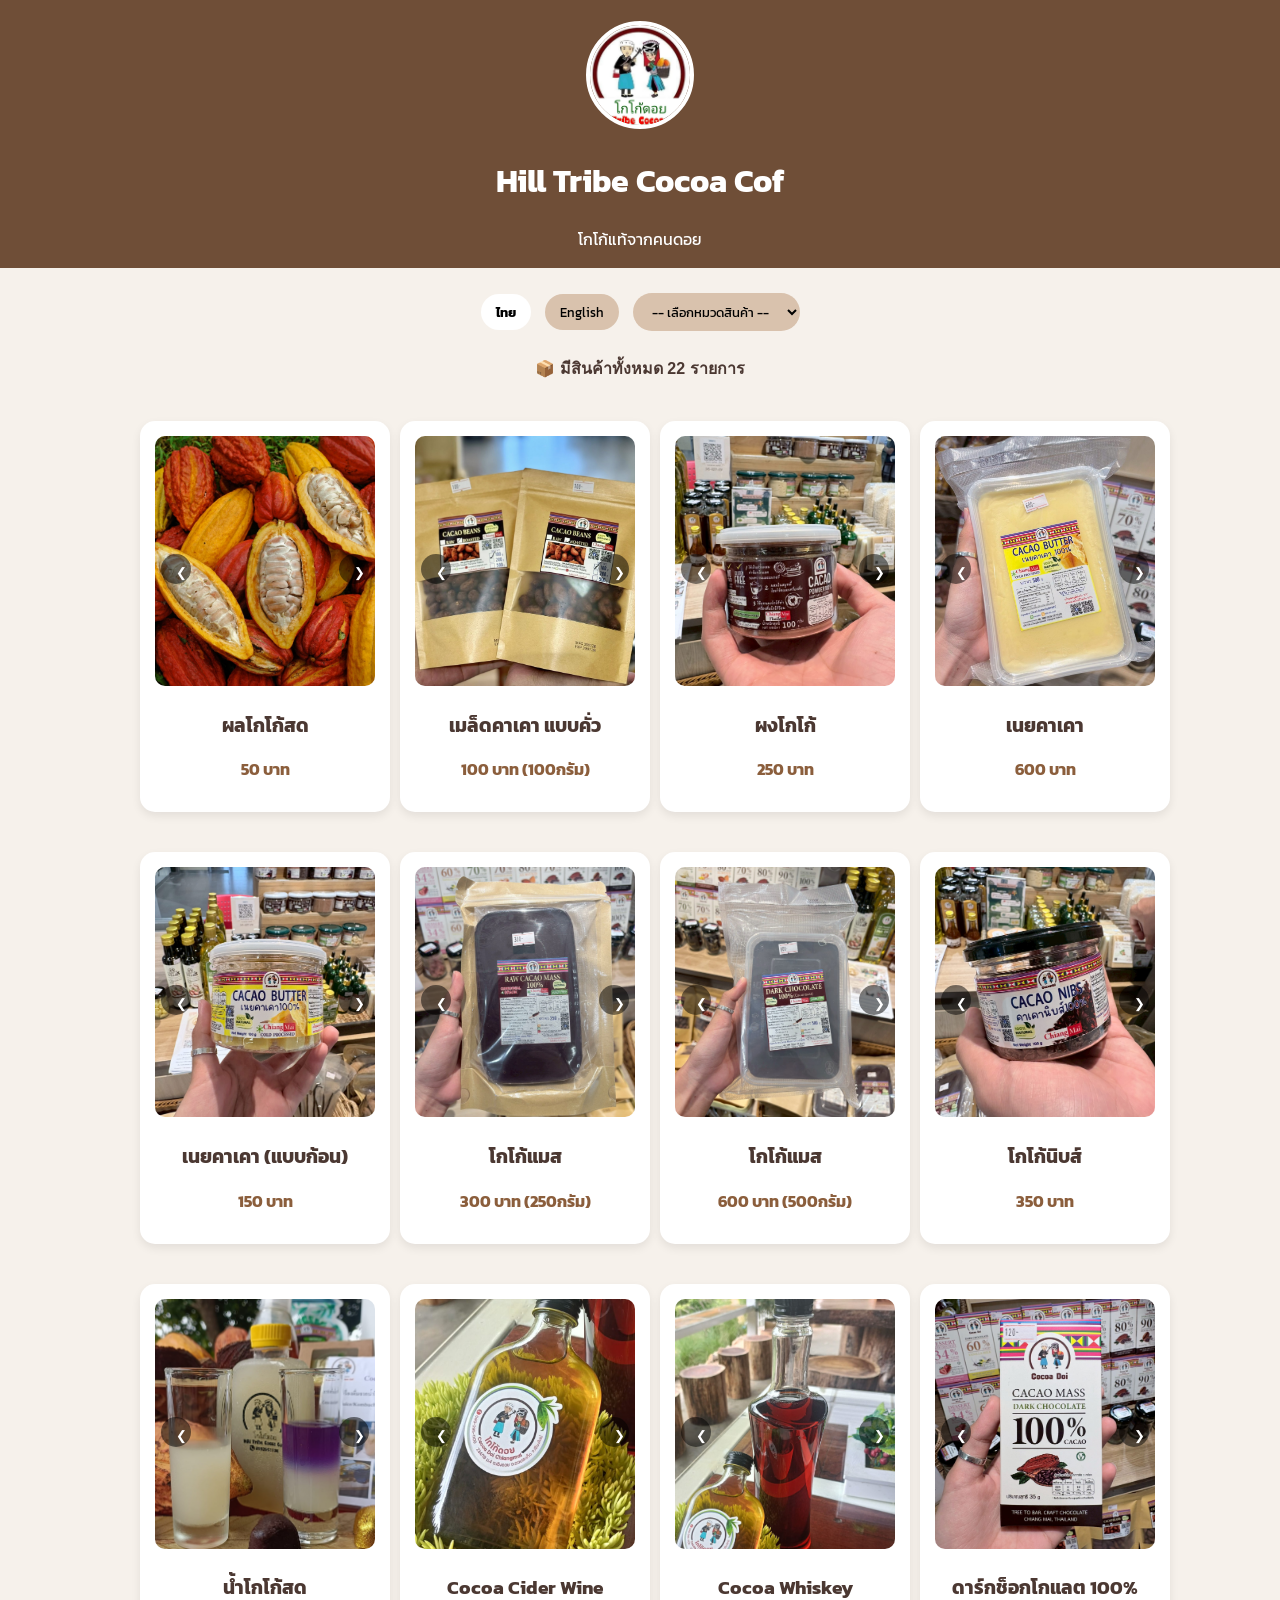
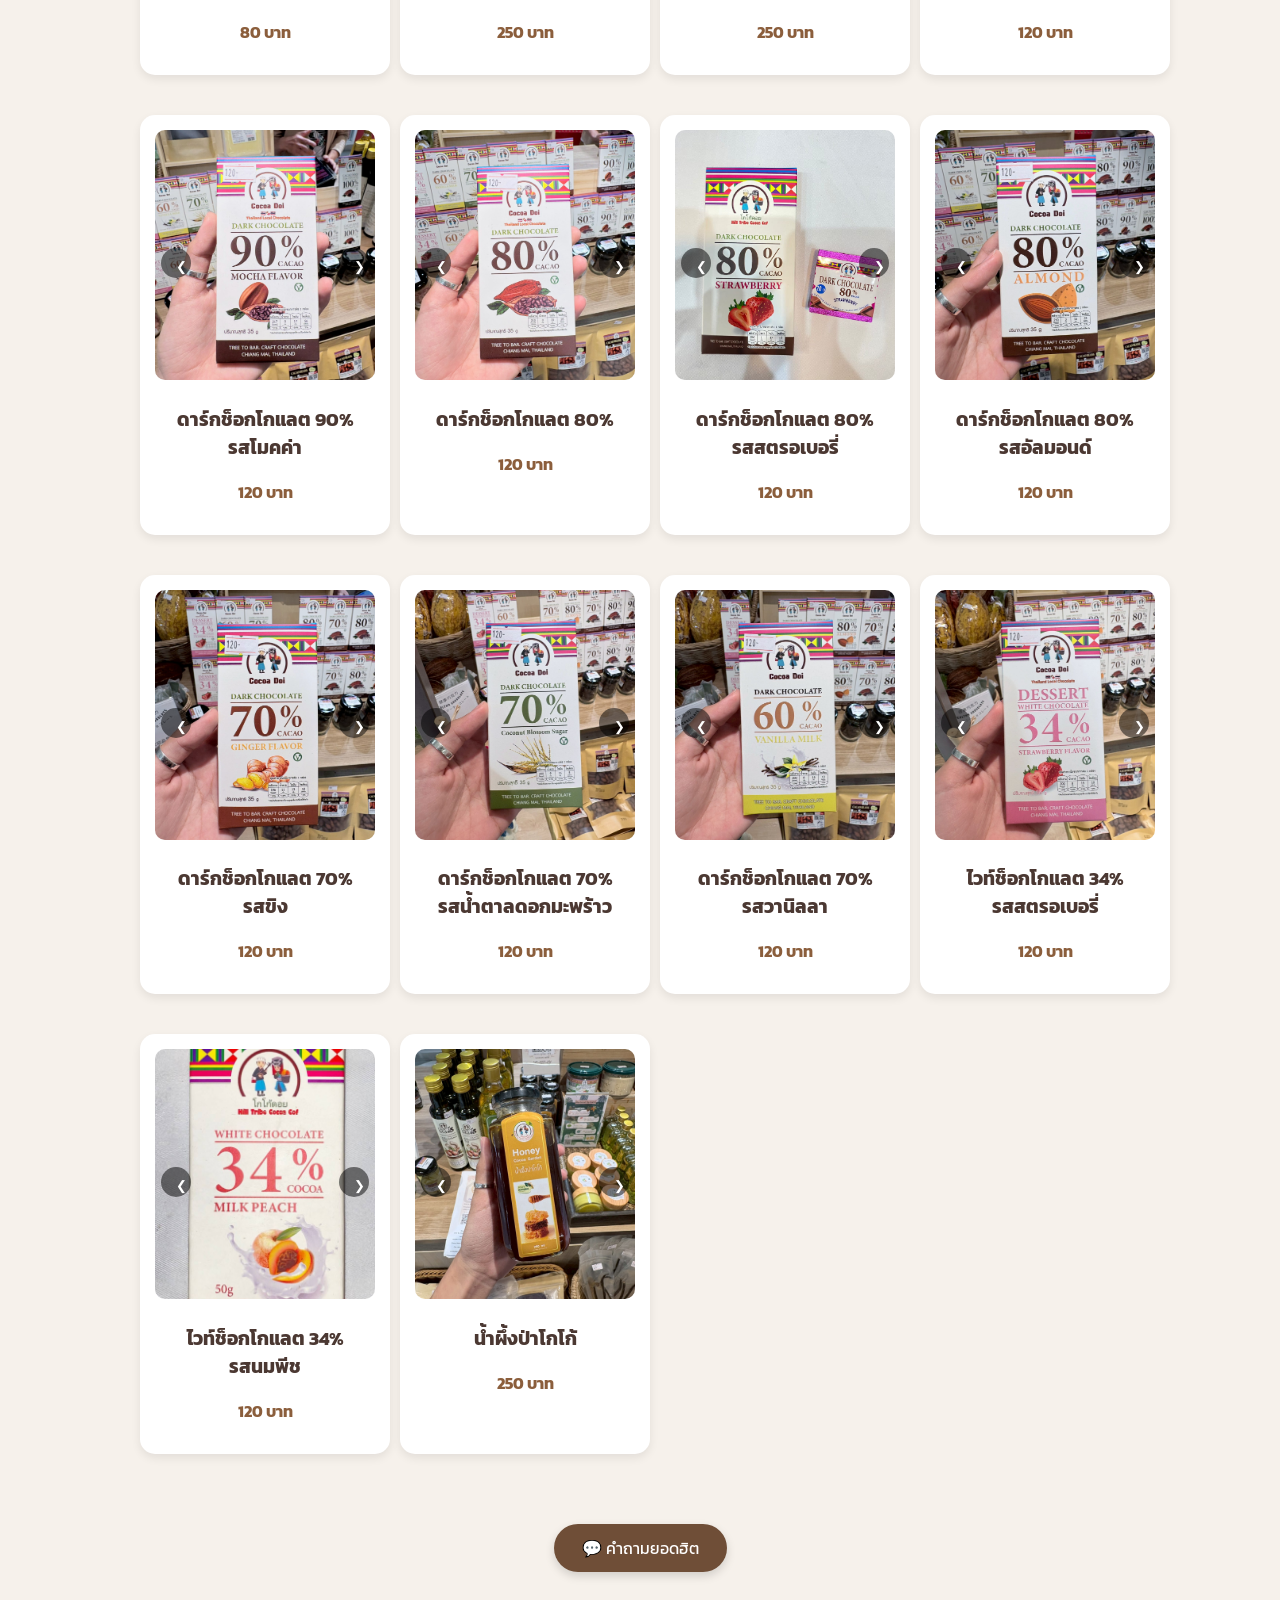
==== commit e9c53483: "Add files via upload" ====
--- a/index.html
+++ b/index.html
@@ -754,7 +754,10 @@
 
 event.target.classList.add("active");
 
-
+// ⭐ เพิ่ม 3 บรรทัดนี้
+renderDropdown();
+renderMenu();
+updateUIText();
 }
 
 
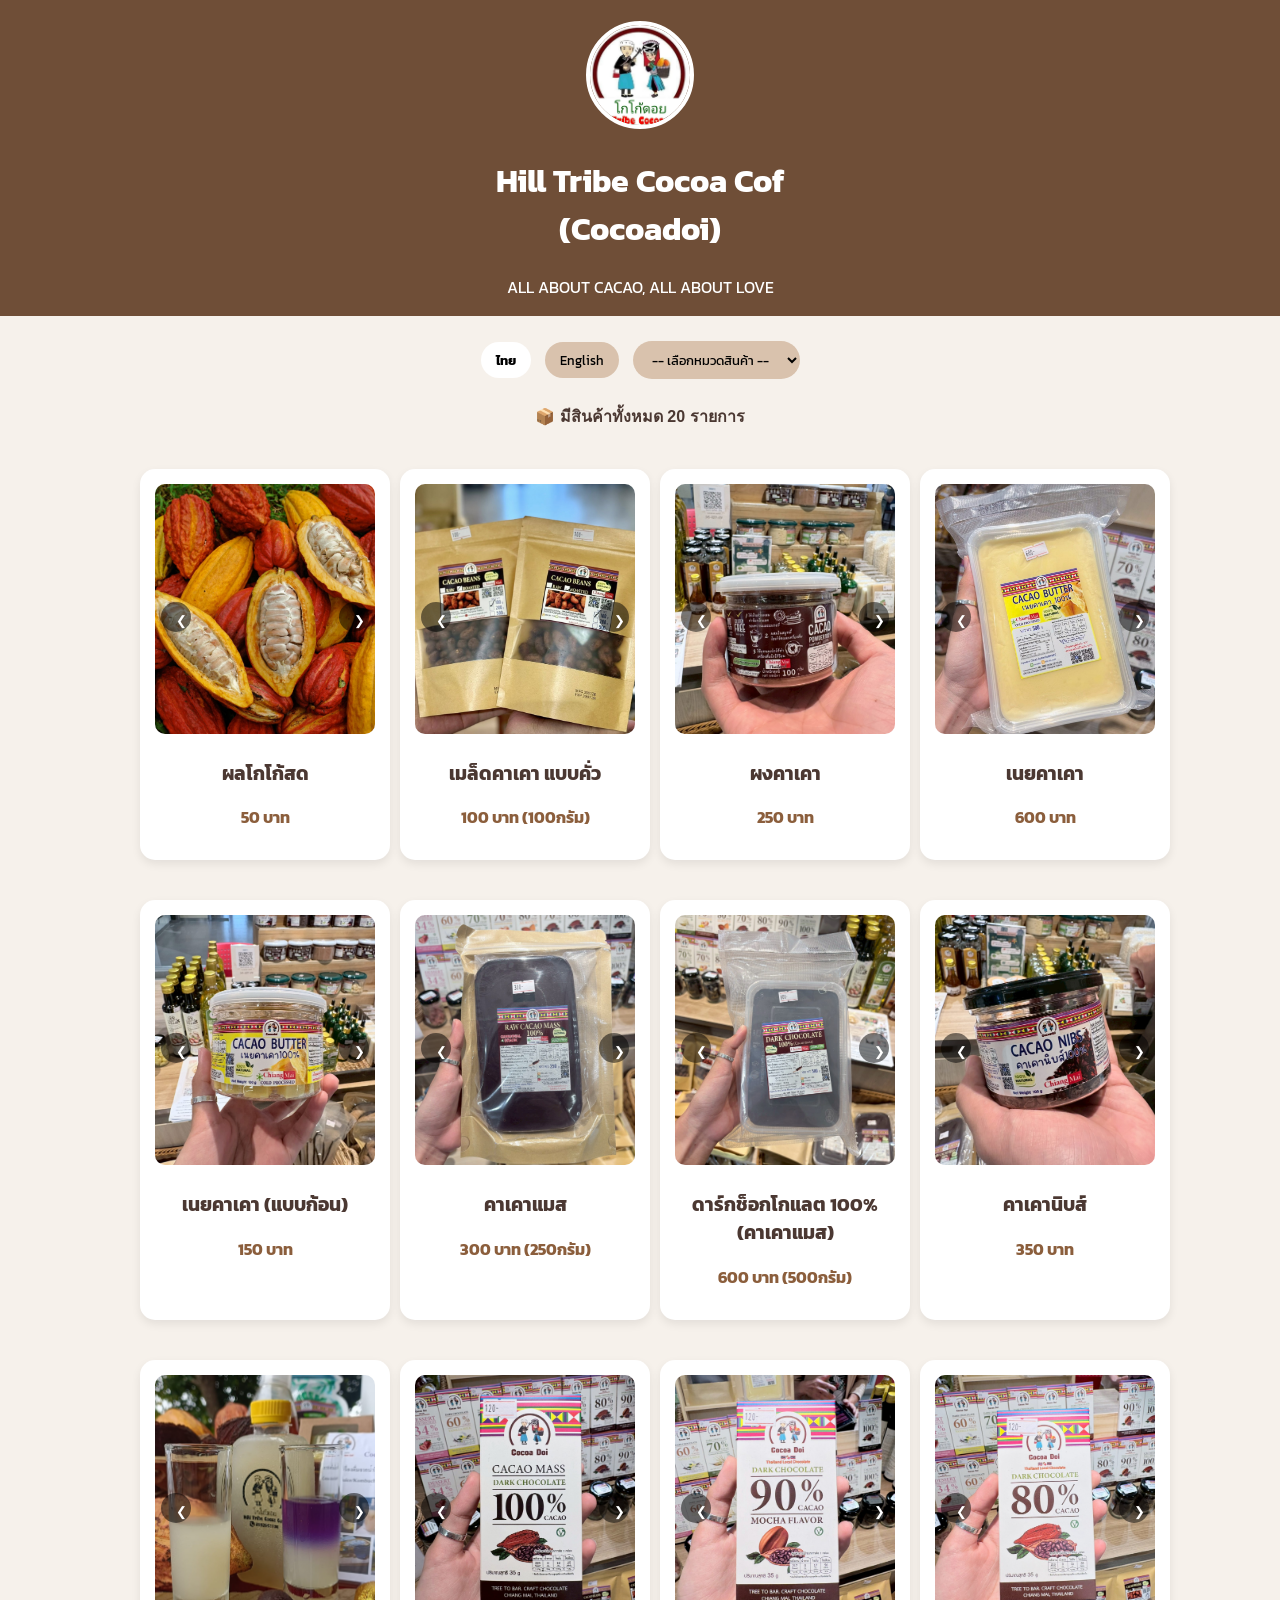
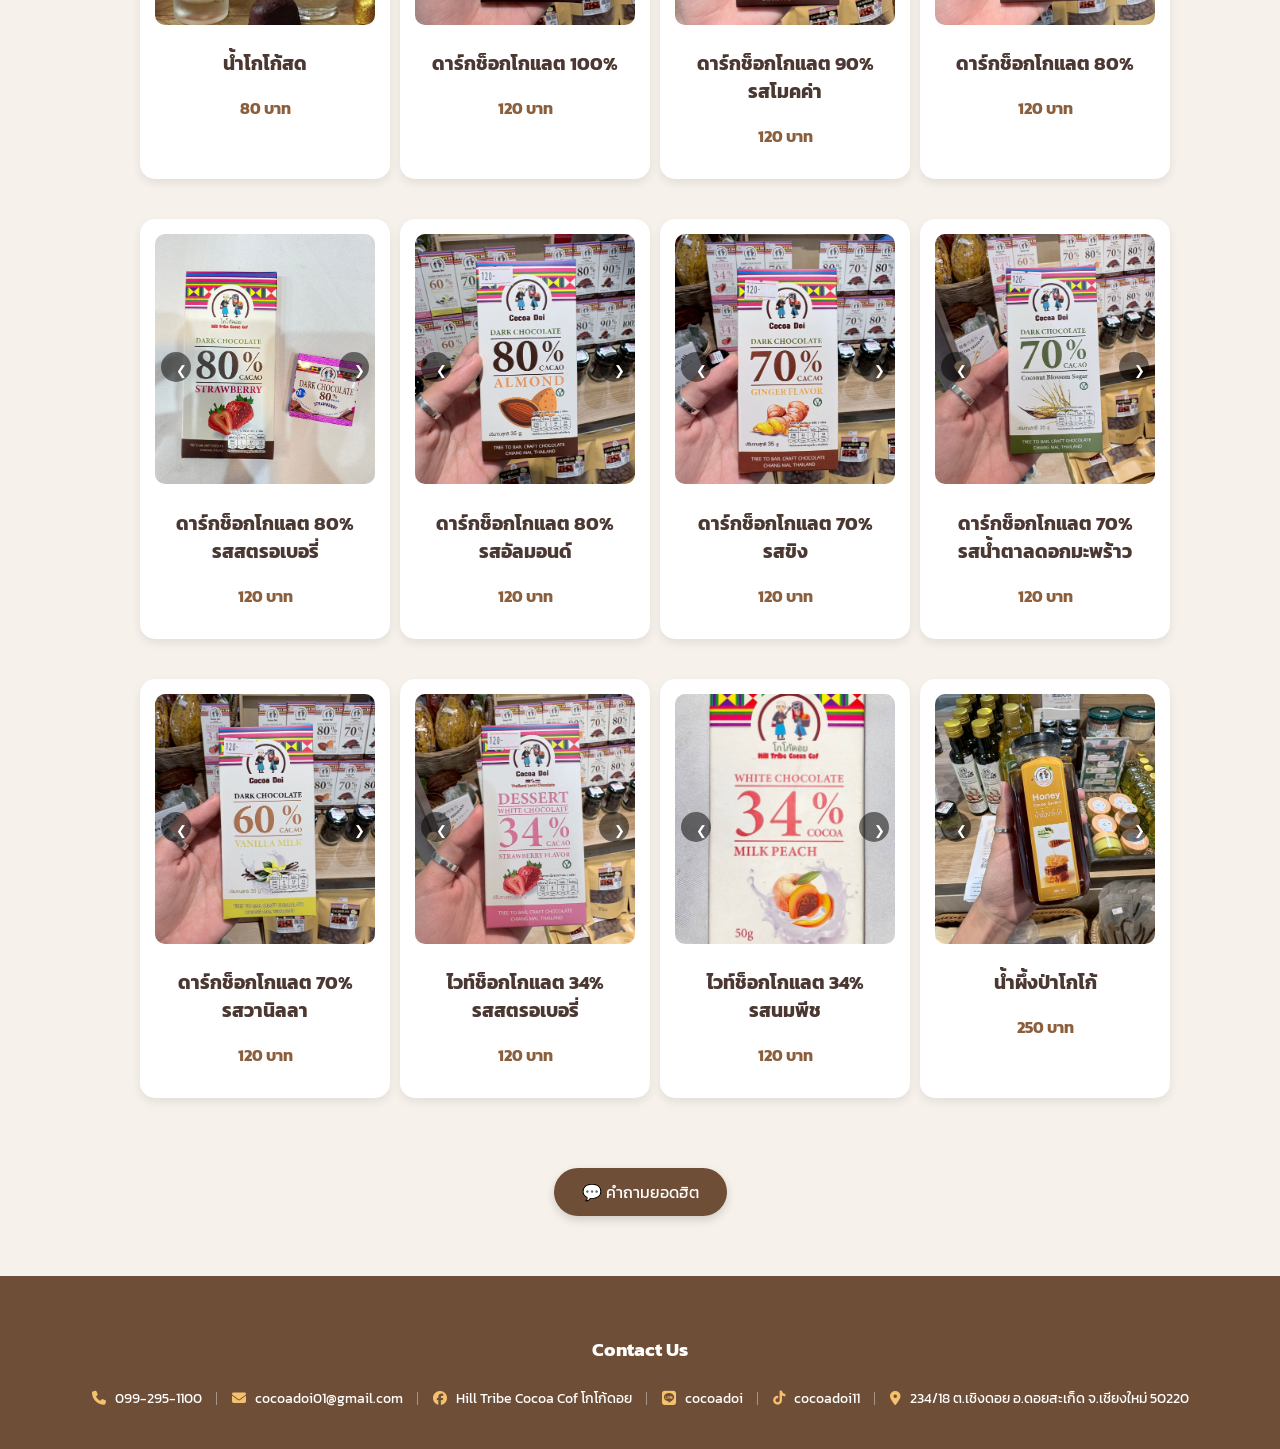
==== commit c4fdc165: "Add files via upload" ====
--- a/index.html
+++ b/index.html
@@ -3,8 +3,9 @@
 <head>
 <meta charset="UTF-8">
 <meta name="viewport" content="width=device-width, initial-scale=1.0">
-<title>Hill Tribe Cocoa Cof</title>
+<title>Hill Tribe Cocoa Cof (Cocoadoi)</title>
 <link href="https://fonts.googleapis.com/css2?family=Kanit:wght@300;400;600&display=swap" rel="stylesheet">
+<link rel="stylesheet" href="https://cdnjs.cloudflare.com/ajax/libs/font-awesome/6.5.0/css/all.min.css">
 
 
 <style>
@@ -207,6 +208,53 @@
 background:#6f4e37;
 transform:scale(1.1);
 }
+
+.footer {
+  background-color: #6f4e37;
+  color: white;
+  text-align: center;
+  padding: 40px 20px;
+  margin-top: 60px;
+}
+
+.footer h3 {
+  margin-bottom: 25px;
+}
+
+.contact-row {
+  display: flex;
+  justify-content: center;
+  flex-wrap: wrap;
+}
+
+.contact-row a,
+.contact-row span {
+  color: white;
+  text-decoration: none;
+  padding: 0 15px;
+  position: relative;
+  font-size: 14px;
+}
+
+.contact-row a:not(:last-child)::after,
+.contact-row span:not(:last-child)::after {
+  content: "";
+  position: absolute;
+  right: 0;
+  top: 20%;
+  height: 60%;
+  width: 1px;
+  background-color: rgba(255,255,255,0.4);
+}
+
+.contact-row i {
+  margin-right: 6px;
+  color: #f5c16c;
+}
+
+.contact-row a:hover {
+  color: #f5c16c;
+}
 </style>
 </head>
 
@@ -214,8 +262,8 @@
 
 <header>
 <img src="img/cocoa_doi_logo.jpg" class="logo">
-<h1>Hill Tribe Cocoa Cof</h1>
-<p id="tagline">โกโก้แท้จากคนดอย</p>
+<h1>Hill Tribe Cocoa Cof <br>(Cocoadoi)</br></h1>
+<p id="tagline">ALL ABOUT CACAO ,ALL ABOUT LOVE</p>
 </header>
 
 <div class="top-bar">
@@ -242,12 +290,12 @@
 {filter:"raw",img:"img/cacao_pod.jpg",
 th:{name:"ผลโกโก้สด",
 price:"50 บาท",desc:"ผลสดจากสวนบนดอย",
-how:"ผ่าเปลือกออก แล้วรับประทานเนื้อสีขาวรอบเมล็ด รสหวานอมเปรี้ยว สดชื่น (ไม่รับประทานเปลือกและเมล็ด)",
+how:"ผ่าเปลือกออก แล้วรับประทานเนื้อสีขาวรอบเมล็ด รสหวานอมเปรี้ยว สดชื่น",
 benefit:"มีวิตามินซีสูง ช่วยเสริมภูมิคุ้มกัน ให้ความสดชื่น และมีสารต้านอนุมูลอิสระ"
 },
 en:{name:"Fresh Cacao Pod",price:"50 Baht",
 desc:"Fresh cacao pod from mountain farm.",
-how:"Open the pod and eat the white pulp around the beans. It tastes sweet and slightly sour. (Do not eat the shell or hard beans.)",
+how:"Open the pod and eat the white pulp around the beans. It tastes sweet and slightly sour.",
 benefit:"Open the pod and eat the white pulp around the beans. It tastes sweet and slightly sour. (Do not eat the shell or hard beans.)"
 }},
 
@@ -266,7 +314,7 @@
 }},
 
 {filter:"raw",img:["img/cacao_powder.jpg","img/cacao_powder2.jpg"],
-th:{name:"ผงโกโก้",
+th:{name:"ผงคาเคา",
 price:"250 บาท",
 desc:"ผงโกโก้แท้จากเมล็ดคาเคาคั่วบดละเอียด",
 how:"ชงกับน้ำร้อนหรือนม ทำเครื่องดื่ม เบเกอรี่ หรือโรยหน้าอาหารได้",
@@ -286,9 +334,9 @@
 how:"ใช้ทำช็อกโกแลต เบเกอรี่ หรือผสมในเครื่องดื่มและผลิตภัณฑ์บำรุงผิว",
 benefit:"มีไขมันดีจากธรรมชาติ ช่วยบำรุงหัวใจ ให้พลังงาน และช่วยให้ผิวนุ่มชุ่มชื้น"
 },
-en:{name:"Cocoa Butter",
+en:{name:"Cacao Butter",
 price:"600 Baht",
-desc:"Pure cocoa butter extracted from premium cacao beans.",
+desc:"Pure cacao butter extracted from premium cacao beans.",
 how:"Use for making chocolate, baking, beverages, or skincare products.",
 benefit:"Contains natural healthy fats, supports heart health, provides energy, and helps moisturize the skin."
 }},
@@ -300,17 +348,17 @@
 how:"ใช้ทำช็อกโกแลต เบเกอรี่ ละลายผสมเครื่องดื่ม หรือใช้บำรุงผิวได้",
 benefit:"มีไขมันดีจากธรรมชาติ ให้พลังงาน บำรุงหัวใจ และช่วยเพิ่มความชุ่มชื้นให้ผิว"
 },
-en:{name:"Cocoa Butter (Cube)",
+en:{name:"Cacao Butter (Cube)",
 price:"150 Baht",
-desc:"Pure cocoa butter in cube form, easy to portion and use.",
+desc:"Pure cacao butter in cube form, easy to portion and use.",
 how:"Perfect for chocolate making, baking, beverages, or skincare use.",
 benefit:"Rich in natural healthy fats, provides energy, supports heart health, and moisturizes the skin."
 }},
 
 {filter:"raw",img:"img/cacao_mass250.jpg",
-th:{name:"โกโก้แมส",
+th:{name:"คาเคาแมส",
 price:"300 บาท (250กรัม)",
-desc:"โกโก้แมสแท้ 100% บดจากเมล็ดคาเคาคุณภาพ",
+desc:"คาเคาแมสแท้ 100% บดจากเมล็ดคาเคาคุณภาพ",
 how:"ใช้ทำช็อกโกแลต เบเกอรี่ หรือหลอมละลายผสมเครื่องดื่มได้",
 benefit:"อุดมด้วยสารต้านอนุมูลอิสระ มีไขมันธรรมชาติจากโกโก้ และให้พลังงานสูง"
 },
@@ -322,13 +370,13 @@
 }},
 
 {filter:"raw",img:"img/cacao_mass500.jpg",
-th:{name:"โกโก้แมส",
+th:{name:"ดาร์กช็อกโกแลต 100% <br>(คาเคาแมส)</br>",
 price:"600 บาท (500กรัม)",
 desc:"โกโก้แมสแท้ 100% บดจากเมล็ดคาเคาคุณภาพ ไม่เติมน้ำตาล",
 how:"ใช้ทำช็อกโกแลต เบเกอรี่ หรือหลอมละลายผสมเครื่องดื่มได้ตามต้องการ",
 benefit:"อุดมด้วยสารต้านอนุมูลอิสระ มีไขมันธรรมชาติจากโกโก้ และให้พลังงานสูง"
 },
-en:{name:"Cacao Mass",
+en:{name:"Dark Chocolate 100% (Cacao Mass)",
 price:"300 Baht (500 gram)",
 desc:"100% pure cacao mass from premium cacao beans. No added sugar.",
 how:"Ideal for chocolate making, baking, or melting into beverages.",
@@ -336,7 +384,7 @@
 }},
 
 {filter:"nibs",img:["img/cacao_nibs.jpg","img/cacao_nibs2.jpg"],
-th:{name:"โกโก้นิบส์",
+th:{name:"คาเคานิบส์",
 price:"350 บาท",
 desc:"เมล็ดโกโก้คั่วบดหยาบ กลิ่นหอม รสเข้มธรรมชาติ",
 how:"รับประทานเป็นของว่าง โรยหน้าซีเรียล โยเกิร์ต สมูทตี้ หรือเบเกอรี่",
@@ -364,7 +412,7 @@
 benefit:"Naturally refreshing and rich in vitamins"
 }},
 
-{filter:"alcohol",img:"img/cocoa_wine.jpg",
+/*{filter:"alcohol",img:"img/cocoa_wine.jpg",
 th:{name:"Cocoa Cider Wine",
 price:"250 บาท",
 desc:"ไวน์หมักจากเยื่อโกโก้ รสหวานอมเปรี้ยว หอมกลิ่นผลไม้ธรรมชาติ",
@@ -392,7 +440,7 @@
 desc:"Whiskey infused with cacao aroma, offering a smooth and rich flavor.",
 how:"Enjoy neat, on the rocks, or in your favorite cocktail.",
 benefit:"Provides relaxation with a distinctive cacao aroma."
-}},
+}},*/
 
 {filter:"dark",img:"img/dark100.jpg",
 th:{name:"ดาร์กช็อกโกแลต 100%",
@@ -587,10 +635,10 @@
 
   if(currentLang === "th"){
     faqBtn.innerHTML = "💬 คำถามยอดฮิต";
-    document.getElementById("tagline").innerText = "โกโก้แท้จากคนดอย";
+    document.getElementById("tagline").innerText = "ALL ABOUT CACAO, ALL ABOUT LOVE";
   }else{
     faqBtn.innerHTML = "💬 Popular Questions";
-    document.getElementById("tagline").innerText = "Authentic Cocoa from the Mountains";
+    document.getElementById("tagline").innerText = "ALL ABOUT CACAO, ALL ABOUT LOVE";
   }
 }
 
@@ -606,7 +654,7 @@
 </optgroup>
 <optgroup label="ผลิตภัณฑ์แปรรูป">
 <option value="drink">เครื่องดื่ม</option>
-<option value="alcohol">แอลกอฮอล์</option>
+
 <option value="honey">น้ำผึ้ง</option>
 </optgroup>
 <optgroup label="ช็อกโกแลต">
@@ -623,7 +671,7 @@
 </optgroup>
 <optgroup label="Processed Products">
 <option value="drink">Drinks</option>
-<option value="alcohol">Alcohol</option>
+
 <option value="honey">Honey</option>
 </optgroup>
 <optgroup label="Chocolate">
@@ -632,7 +680,8 @@
 </optgroup>
 `;
 }
-
+//<option value="alcohol">แอลกอฮอล์</option>
+//<option value="alcohol">Alcohol</option>
 select.value=currentFilter;
 }
 
@@ -781,7 +830,7 @@
 });
 }
 
-document.addEventListener("DOMContentLoaded", function() {
+document.addEventListener("DOMContentLoaded", function(){
   renderDropdown();
   renderMenu();
   updateUIText();
@@ -800,5 +849,21 @@
 
 <button id="scrollTopBtn" onclick="scrollToTop()">↑</button>
 
+<footer class="footer">
+  <div class="footer-content">
+    <h3>Contact Us</h3>
+
+    <div class="contact-row">
+      <a href="tel:0992951100"><i class="fa-solid fa-phone"></i> 099-295-1100</a>
+      <a href="mailto:cocoadoi01@gmail.com"><i class="fa-solid fa-envelope"></i> cocoadoi01@gmail.com</a>
+      <a href="https://www.facebook.com/HillTribeCocoaCof?locale=th_TH"><i class="fa-brands fa-facebook"></i> Hill Tribe Cocoa Cof โกโก้ดอย</a>
+      <a href="https://line.me/ti/p/~cocoadoi" target="_blank"><i class="fa-brands fa-line"></i> cocoadoi</a>
+      <a href="https://www.tiktok.com/@cocoadoi11?is_from_webapp=1&sender_device=pc"><i class="fa-brands fa-tiktok"></i> cocoadoi11</a>
+      <a href="https://maps.app.goo.gl/LEjZAguECr3LdUUE9" target="_blank"><i class="fa-solid fa-location-dot"></i> 234/18 ต.เชิงดอย อ.ดอยสะเก็ด จ.เชียงใหม่ 50220</a>
+    </div>
+
+  </div>
+</footer>
+
 </body>
-</html>+</html>     
